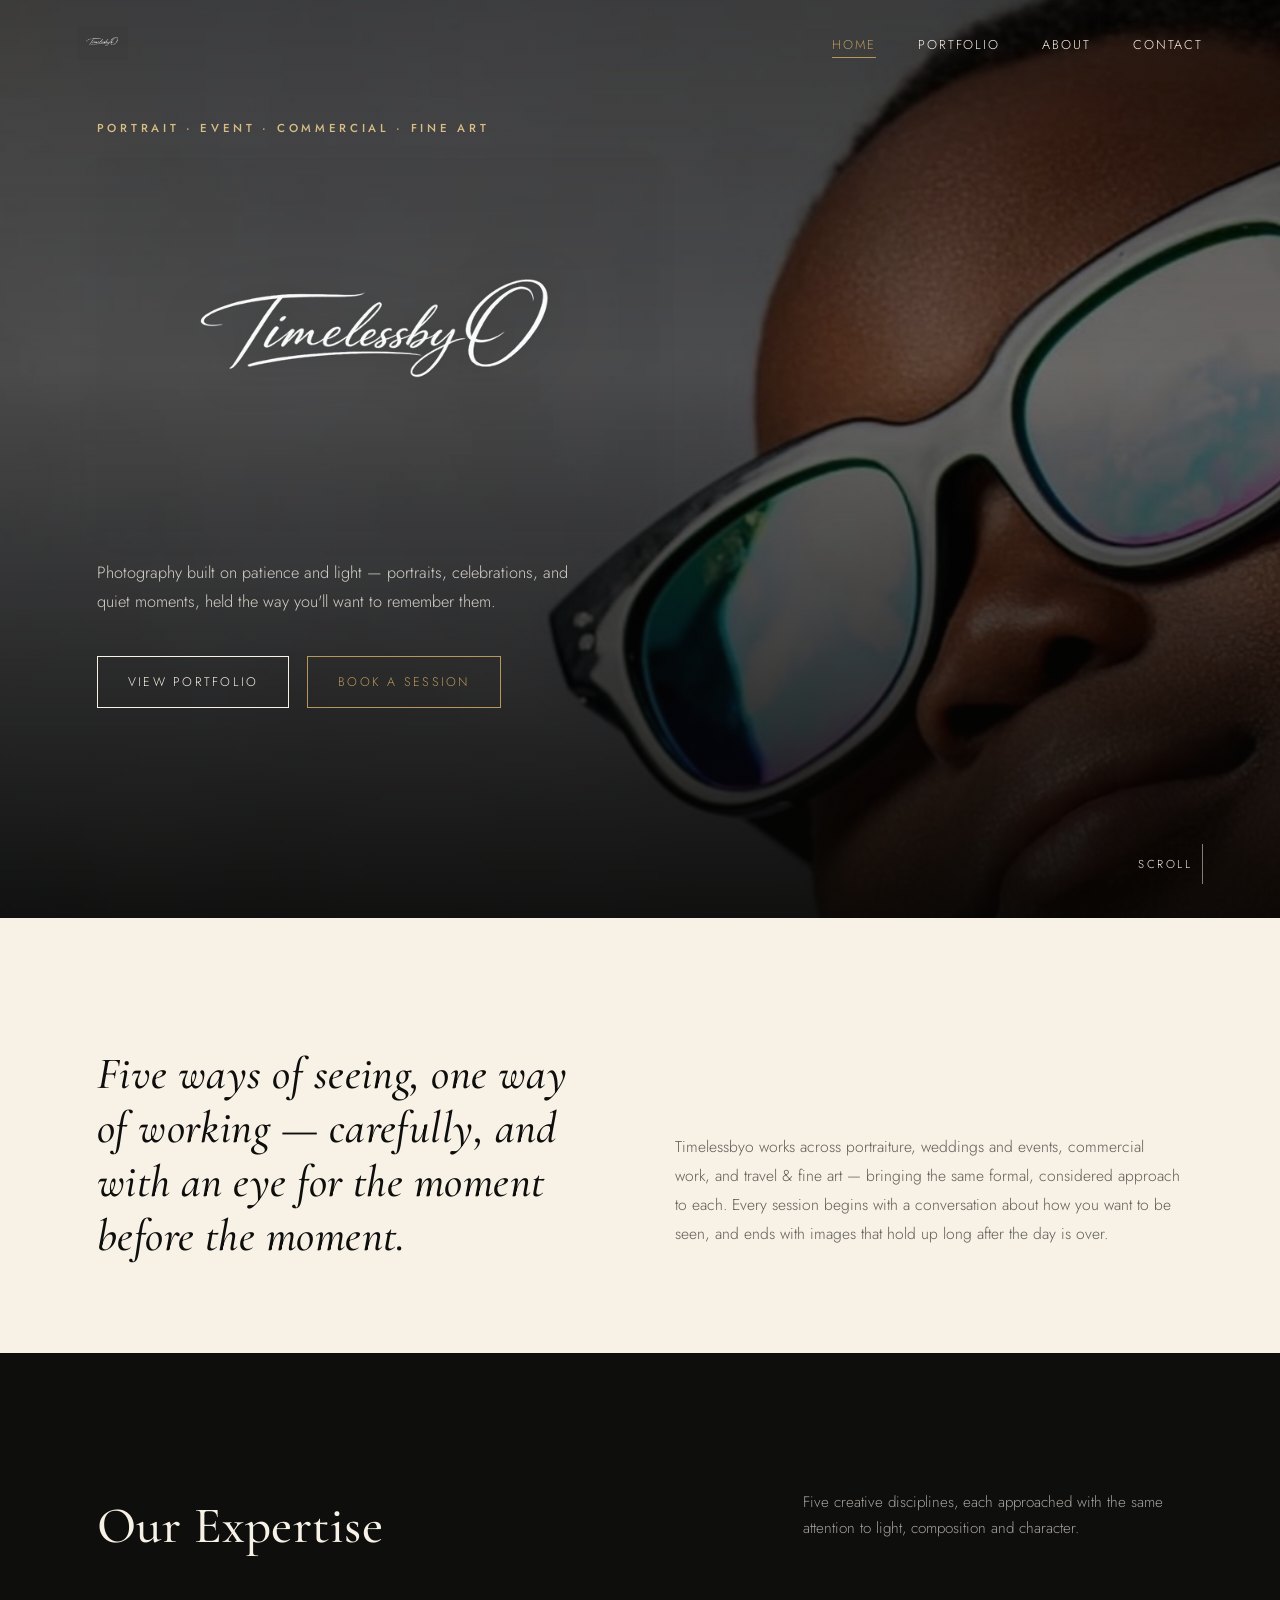
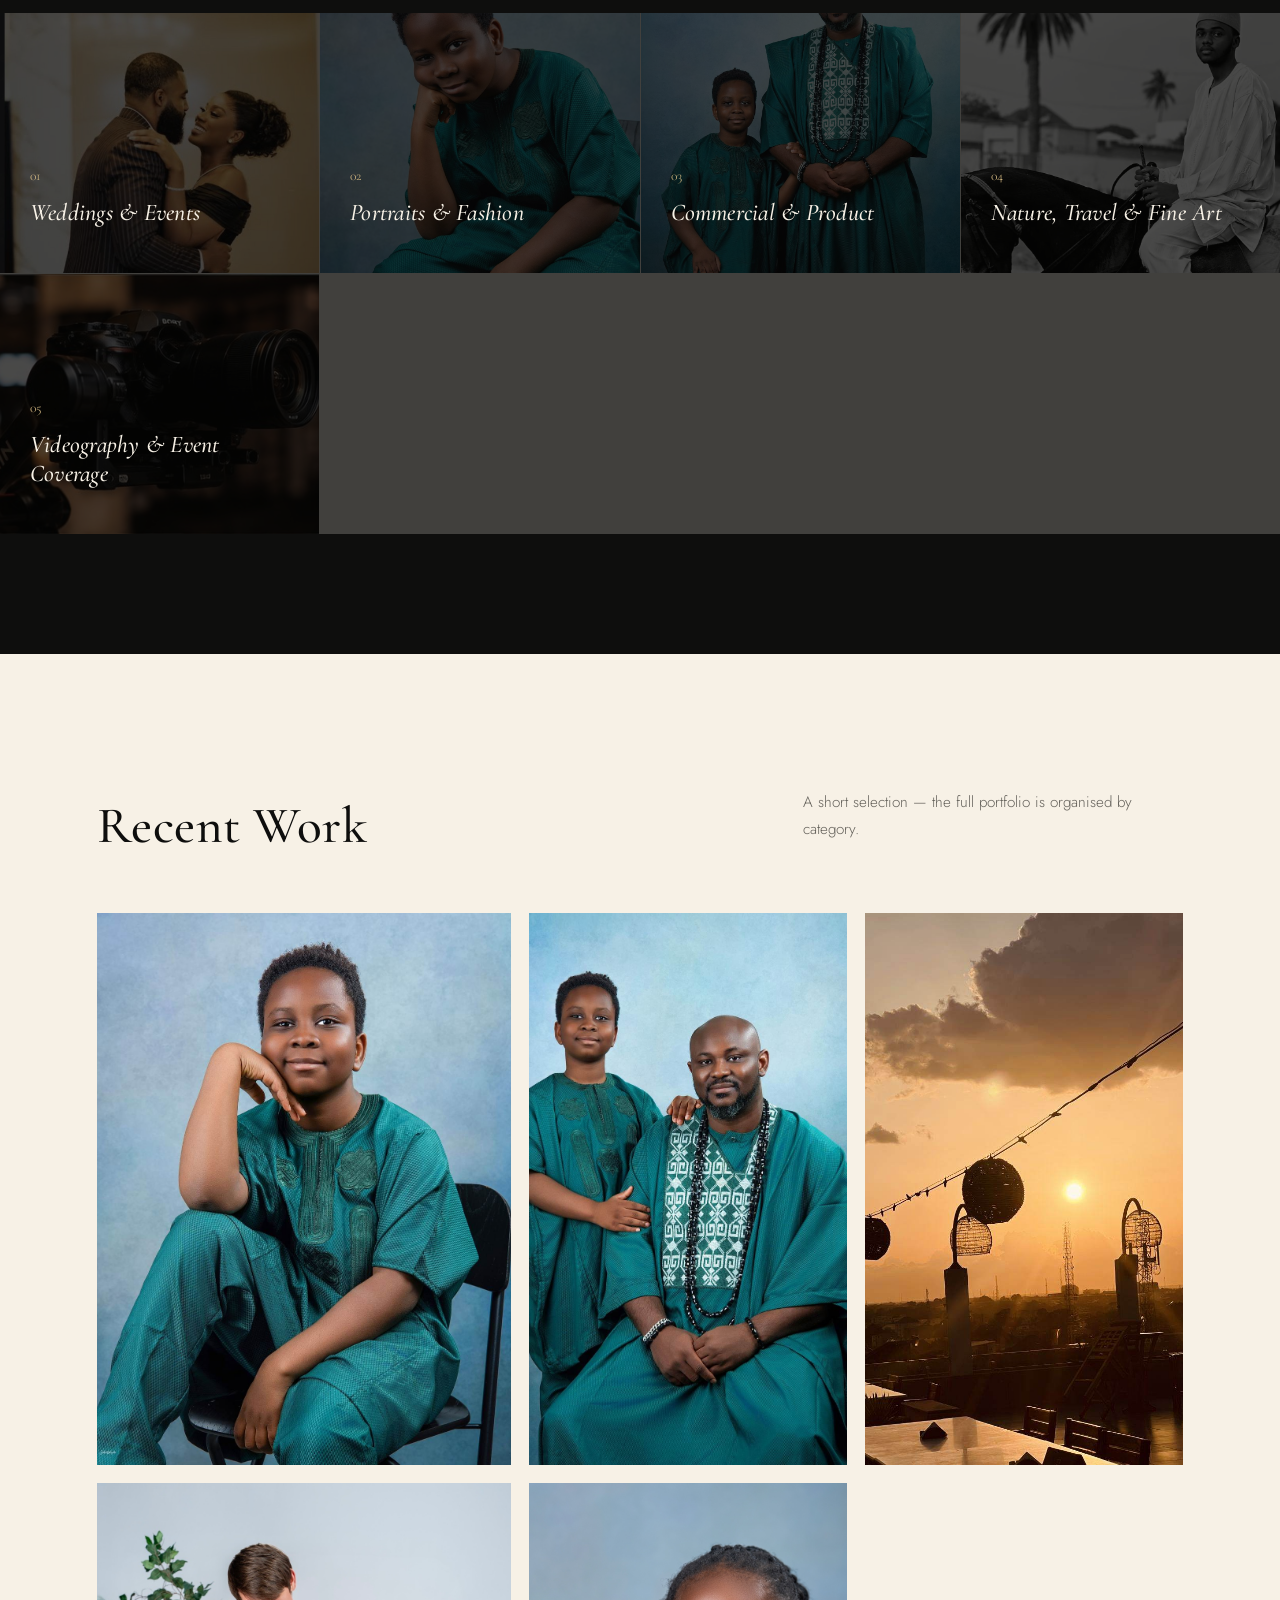
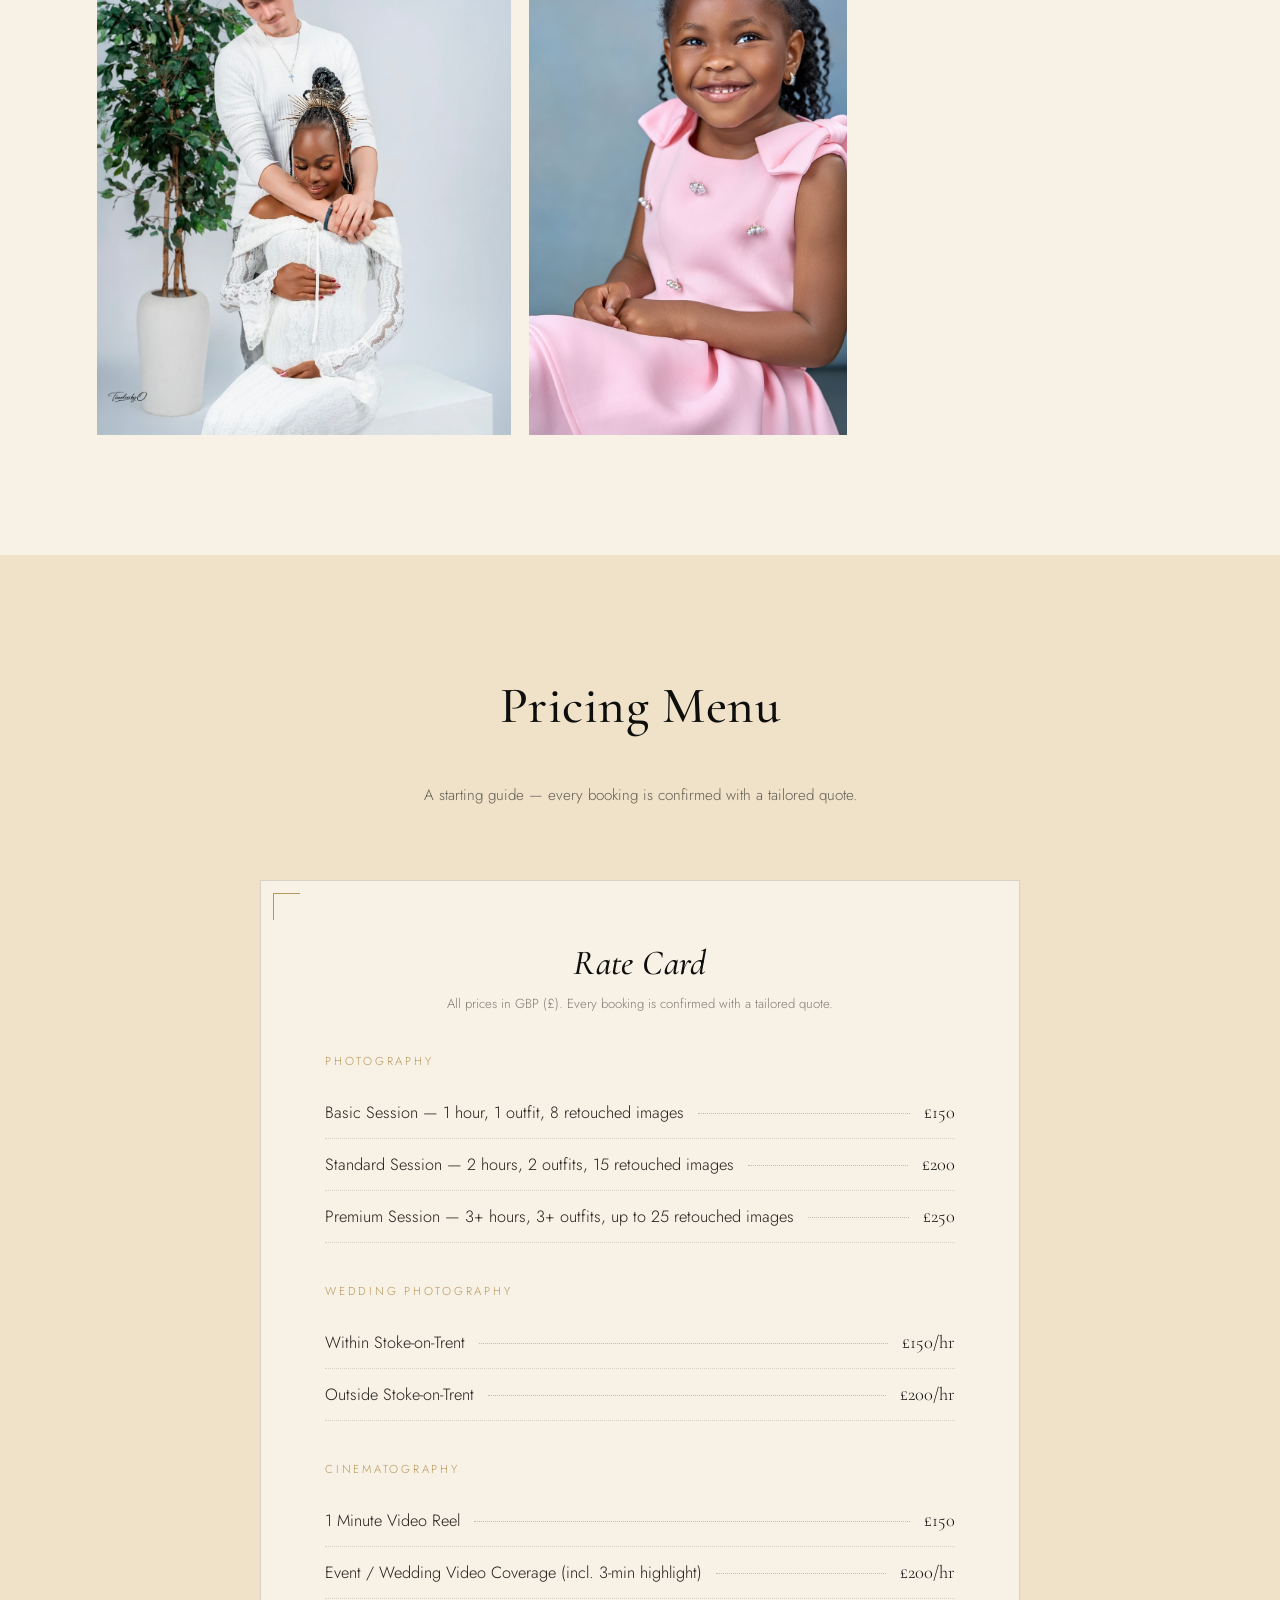
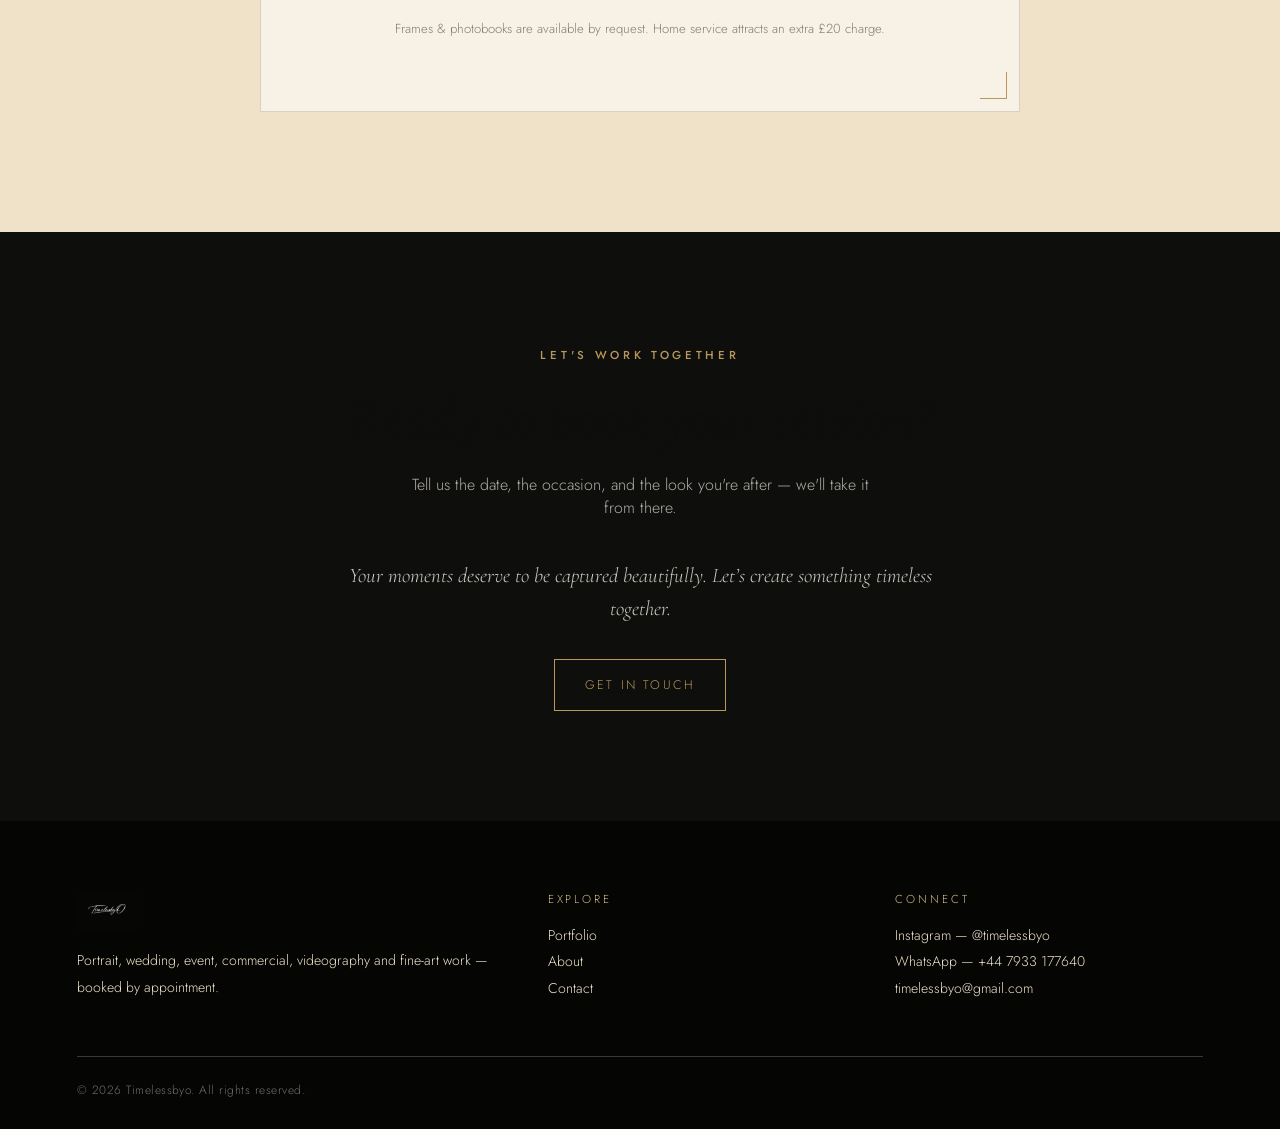
==== Timelessbyo Website/index.html @ 98044f78 "Add files via upload" ====
<!DOCTYPE html>
<html lang="en">
<head>
<meta charset="UTF-8">
<meta name="viewport" content="width=device-width, initial-scale=1.0">
<meta name="theme-color" content="#0e0e0d">
<meta name="referrer" content="strict-origin-when-cross-origin">
<title>Timelessbyo — Photography</title>
<meta name="description" content="Timelessbyo — portrait, event, commercial and fine-art photography.">
<meta property="og:type" content="website">
<meta property="og:title" content="Timelessbyo — Photography">
<meta property="og:description" content="Timeless portrait, wedding, event, commercial, travel, fine-art and videography.">
<meta property="og:image" content="images/portrait-1.jpg">
<meta property="og:image:alt" content="Timelessbyo photography">
<meta name="twitter:card" content="summary_large_image">
<meta name="twitter:title" content="Timelessbyo — Photography">
<meta name="twitter:description" content="Timeless portrait, wedding, event, commercial, travel, fine-art and videography.">
<meta name="twitter:image" content="images/portrait-1.jpg">
<link rel="icon" type="image/png" href="favicon.png">
<link rel="stylesheet" href="style.css">
<style>
  .hero {
    position: relative;
    min-height: 100vh;
    display: flex;
    align-items: flex-end;
    overflow: hidden;
    background: var(--pine);
  }
  .hero-bg {
    position: absolute; inset: 0;
    background-image: url('images/portrait-1.jpg');
    background-size: cover;
    background-position: 50% 22%;
    transform: scale(1.08);
    filter: brightness(0.55) saturate(1.05);
    animation: heroin 2.2s ease forwards;
  }
  @keyframes heroin { from { transform: scale(1.15); filter: brightness(0.3) saturate(1.05);} to { transform: scale(1.08); filter: brightness(0.55) saturate(1.05);} }
  .hero-veil {
    position: absolute; inset: 0;
    background: linear-gradient(180deg, rgba(5,5,4,0.35) 0%, rgba(5,5,4,0.15) 40%, rgba(5,5,4,0.85) 100%);
  }
  .hero-content {
    position: relative;
    z-index: 2;
    padding: 0 6vw 90px;
    max-width: var(--max);
    margin: 0 auto;
    width: 100%;
    color: var(--ivory);
  }
  .hero-content .eyebrow { color: var(--gold-soft); margin-bottom: 22px; display: block; opacity: 0; animation: fadeup 1s ease 0.5s forwards; }
  .hero-logo {
    width: min(560px, 78vw);
    opacity: 0;
    animation: fadeup 1.1s ease 0.7s forwards;
    filter: drop-shadow(0 6px 18px rgba(0,0,0,0.25));
  }
  .hero-sub {
    margin-top: 26px;
    max-width: 480px;
    font-size: 1.02rem;
    line-height: 1.8;
    color: rgba(247,241,230,0.82);
    opacity: 0;
    animation: fadeup 1.1s ease 0.95s forwards;
  }
  .hero-actions { margin-top: 40px; display: flex; gap: 18px; flex-wrap: wrap; opacity: 0; animation: fadeup 1.1s ease 1.15s forwards; }
  @keyframes fadeup { from { opacity: 0; transform: translateY(18px);} to { opacity: 1; transform: translateY(0);} }
  .scroll-cue {
    position: absolute; bottom: 34px; right: 6vw; z-index: 2;
    display: flex; align-items: center; gap: 10px;
    color: var(--ivory); font-size: 0.72rem; letter-spacing: 0.22em; text-transform: uppercase;
    opacity: 0; animation: fadeup 1s ease 1.4s forwards;
  }
  .scroll-cue .stem { width: 1px; height: 40px; background: rgba(247,241,230,0.5); position: relative; overflow: hidden; }
  .scroll-cue .stem::after { content:''; position:absolute; top:-40px; left:0; width:100%; height:40px; background: var(--gold); animation: stemrun 2.2s ease-in-out infinite; }
  @keyframes stemrun { 0% { top: -40px; } 100% { top: 40px; } }

  /* Intro strip */
  .intro { padding: 130px 0 90px; }
  .intro-grid { display: grid; grid-template-columns: 1fr 1fr; gap: 70px; align-items: end; }
  .intro-grid h2 { font-size: clamp(2rem, 3.6vw, 2.8rem); line-height: 1.2; font-style: italic; }
  .intro-grid p { font-size: 0.98rem; line-height: 1.85; color: rgba(33,31,26,0.7); margin-top: 22px;}
  @media (max-width: 820px) { .intro-grid { grid-template-columns: 1fr; gap: 30px; } }

  /* Categories */
  .categories { background: var(--pine); color: var(--ivory); }
  .categories .section-head h2, .categories .section-head p { color: var(--ivory); }
  .categories .section-head p { color: rgba(247,241,230,0.65); }
  .cat-grid { display: grid; grid-template-columns: repeat(4, 1fr); gap: 1px; background: var(--line-light); }
  .cat-card { background: var(--pine-deep); padding: 46px 30px; position: relative; overflow: hidden; min-height: 260px; display: flex; flex-direction: column; justify-content: flex-end; }
  .cat-card img { position: absolute; inset: 0; width: 100%; height: 100%; object-fit: cover; opacity: 0.28; transition: opacity 0.5s ease, transform 0.6s ease; }
  .cat-card:hover img { opacity: 0.55; transform: scale(1.06); }
  .cat-card .num { font-family: 'Cormorant Garamond', serif; font-size: 0.85rem; color: var(--gold-soft); position: relative; z-index: 1; }
  .cat-card h3 { position: relative; z-index: 1; margin-top: 14px; font-size: 1.5rem; color: var(--ivory); font-style: italic; }
  @media (max-width: 900px) { .cat-grid { grid-template-columns: 1fr 1fr; } }
  @media (max-width: 560px) { .cat-grid { grid-template-columns: 1fr; } }

  /* Featured */
  .feature-strip { display: grid; grid-template-columns: 1.3fr 1fr 1fr; gap: 18px; }
  .feature-strip figure { margin: 0; overflow: hidden; }
  .feature-strip img { width: 100%; height: 100%; object-fit: cover; aspect-ratio: 3/4; transition: transform 0.8s ease; }
  .feature-strip figure:hover img { transform: scale(1.05); }
  .feature-strip .tall { aspect-ratio: auto; height: 100%; }
  @media (max-width: 820px) { .feature-strip { grid-template-columns: 1fr 1fr; } .feature-strip figure:first-child { grid-column: 1 / -1; } }

  /* Pricing */
  .pricing { background: var(--ivory-dim); }
  .price-card {
    background: var(--ivory);
    border: 1px solid var(--line);
    max-width: 760px;
    margin: 0 auto;
    padding: 60px clamp(24px, 5vw, 70px);
    position: relative;
  }
  .price-card::before, .price-card::after {
    content: '';
    position: absolute; width: 26px; height: 26px;
    border-color: var(--gold); border-style: solid;
  }
  .price-card::before { top: 12px; left: 12px; border-width: 1px 0 0 1px; }
  .price-card::after { bottom: 12px; right: 12px; border-width: 0 1px 1px 0; }
  .price-card h3 { text-align: center; font-size: 2.2rem; font-style: italic; }
  .price-card .price-note { text-align: center; font-size: 0.82rem; color: rgba(33,31,26,0.55); margin-top: 10px; }
  .price-group { margin-top: 40px; }
  .price-group-label { font-size: 0.72rem; letter-spacing: 0.24em; text-transform: uppercase; color: var(--gold); margin-bottom: 18px; display: block; }
  .price-row {
    display: flex; align-items: baseline; gap: 14px;
    padding: 14px 0;
    border-bottom: 1px dotted var(--line);
  }
  .price-row .item-name { font-size: 1.02rem; }
  .price-row .dots { flex: 1; border-bottom: 1px dotted rgba(33,31,26,0.25); transform: translateY(-4px); }
  .price-row .item-amt { font-family: 'Cormorant Garamond', serif; font-size: 1.15rem; color: var(--pine); white-space: nowrap; }

  /* CTA band */
  .cta-band {
    background: var(--pine);
    color: var(--ivory);
    text-align: center;
    padding: 110px 0;
  }
  .cta-band h2 { font-size: clamp(2.2rem, 5vw, 3.6rem); font-style: italic; }
  .cta-band p { margin: 20px auto 40px; max-width: 480px; color: rgba(247,241,230,0.7); }
</style>
</head>
<body>
<header class="site-header">
  <a href="index.html" class="brand">
    <img src="images/logo-light.png" alt="Timelessbyo" class="brand-logo brand-logo-light" loading="lazy" decoding="async" draggable="false">
    <img src="images/logo-dark.png" alt="Timelessbyo" class="brand-logo brand-logo-dark" loading="lazy" decoding="async" draggable="false">
  </a>
  <nav>
    <ul class="nav-links">
      <li><a href="index.html" class="active">Home</a></li>
      <li><a href="portfolio.html">Portfolio</a></li>
      <li><a href="about.html">About</a></li>
      <li><a href="contact.html">Contact</a></li>
    </ul>
  </nav>
  <button class="nav-toggle" aria-label="Toggle menu" aria-expanded="false"><span></span></button>
</header>

<main id="main">

  <section class="hero">
    <div class="hero-bg" aria-hidden="true"></div>
    <div class="hero-rotation" aria-hidden="true" data-images="images/lazy-portrait.jpg|images/lazy-billiards.jpg|images/wedding-1.jpg|images/rotation-camera.jpg|images/rotation-banquet.jpg|images/rotation-woman-camera.jpg"></div>
    <div class="hero-veil"></div>
    <div class="hero-content">
      <span class="eyebrow">Portrait · Event · Commercial · Fine Art</span>
      <img src="images/logo-light.png" alt="Timelessbyo" class="hero-logo" loading="lazy" decoding="async" draggable="false">
      <p class="hero-sub">Photography built on patience and light — portraits, celebrations, and quiet moments, held the way you'll want to remember them.</p>
      <div class="hero-actions">
        <a href="portfolio.html" class="btn btn-light">View Portfolio</a>
        <a href="contact.html" class="btn btn-gold">Book a Session</a>
      </div>
    </div>
    <div class="scroll-cue"><span>Scroll</span><span class="stem"></span></div>
  </section>

  <section class="intro">
    <div class="wrap intro-grid reveal">
      <h2>Five ways of seeing, one way of working — carefully, and with an eye for the moment before the moment.</h2>
      <p>Timelessbyo works across portraiture, weddings and events, commercial work, and travel &amp; fine art — bringing the same formal, considered approach to each. Every session begins with a conversation about how you want to be seen, and ends with images that hold up long after the day is over.</p>
    </div>
  </section>

  <section class="categories">
    <div class="wrap">
      <div class="section-head reveal">
        <h2>Our Expertise</h2>
        <p>Five creative disciplines, each approached with the same attention to light, composition and character.</p>
      </div>
    </div>
    <div class="cat-grid reveal">
      <a class="cat-card" href="portfolio.html#weddings">
        <img src="images/couple-1.jpg" alt="" loading="lazy" decoding="async" draggable="false">
        <span class="num">01</span>
        <h3>Weddings &amp; Events</h3>
      </a>
      <a class="cat-card" href="portfolio.html#portraits">
        <img src="images/portrait-2.jpg" alt="" loading="lazy" decoding="async" draggable="false">
        <span class="num">02</span>
        <h3>Portraits &amp; Fashion</h3>
      </a>
      <a class="cat-card" href="portfolio.html#commercial">
        <img src="images/family-2.jpg" alt="" loading="lazy" decoding="async" draggable="false">
        <span class="num">03</span>
        <h3>Commercial &amp; Product</h3>
      </a>
      <a class="cat-card" href="portfolio.html#travel">
        <img src="images/horse-1.jpg" alt="" loading="lazy" decoding="async" draggable="false">
        <span class="num">04</span>
        <h3>Nature, Travel &amp; Fine Art</h3>
      </a>
      <a class="cat-card" href="https://instagram.com/timelessbyo" target="_blank" rel="noopener noreferrer">
        <img src="images/rotation-camera.jpg" alt="Camera ready for videography and event coverage" loading="lazy" decoding="async" draggable="false">
        <span class="num">05</span>
        <h3>Videography &amp; Event Coverage</h3>
      </a>
    </div>
  </section>

  <section>
    <div class="wrap">
      <div class="section-head reveal">
        <h2>Recent Work</h2>
        <p>A short selection — the full portfolio is organised by category.</p>
      </div>
      <div class="feature-strip reveal">
        <figure class="tall"><img src="images/portrait-1.jpg" alt="Studio portrait in traditional attire" loading="lazy" decoding="async" draggable="false"></figure>
        <figure><img src="images/family-1.jpg" alt="Studio portrait, close detail" loading="lazy" decoding="async" draggable="false"></figure>
        <figure><img src="images/sunset-1.jpg" alt="Rooftop at golden hour" loading="lazy" decoding="async" draggable="false"></figure>
        <figure><img src="images/recent-work-1.jpg" alt="Wedding portrait session" loading="lazy" decoding="async" draggable="false"></figure>
        <figure><img src="images/recent-work-2.jpg" alt="Children's portrait session" loading="lazy" decoding="async" draggable="false"></figure>
      </div>
    </div>
  </section>

  <section class="pricing" id="pricing">
    <div class="wrap">
      <div class="section-head reveal" style="justify-content:center; text-align:center; flex-direction:column; align-items:center;">
        <h2>Pricing Menu</h2>
        <p style="max-width:520px;">A starting guide — every booking is confirmed with a tailored quote.</p>
      </div>

      <div class="price-card reveal" id="priceCard">
        <h3>Rate Card</h3>
        <p class="price-note">All prices in GBP (£). Every booking is confirmed with a tailored quote.</p>

        <div class="price-group">
          <span class="price-group-label">Photography</span>
          <div class="price-row"><span class="item-name">Basic Session — 1 hour, 1 outfit, 8 retouched images</span><span class="dots"></span><span class="item-amt">£150</span></div>
          <div class="price-row"><span class="item-name">Standard Session — 2 hours, 2 outfits, 15 retouched images</span><span class="dots"></span><span class="item-amt">£200</span></div>
          <div class="price-row"><span class="item-name">Premium Session — 3+ hours, 3+ outfits, up to 25 retouched images</span><span class="dots"></span><span class="item-amt">£250</span></div>
        </div>

        <div class="price-group">
          <span class="price-group-label">Wedding Photography</span>
          <div class="price-row"><span class="item-name">Within Stoke-on-Trent</span><span class="dots"></span><span class="item-amt">£150/hr</span></div>
          <div class="price-row"><span class="item-name">Outside Stoke-on-Trent</span><span class="dots"></span><span class="item-amt">£200/hr</span></div>
        </div>

        <div class="price-group">
          <span class="price-group-label">Cinematography</span>
          <div class="price-row"><span class="item-name">1 Minute Video Reel</span><span class="dots"></span><span class="item-amt">£150</span></div>
          <div class="price-row"><span class="item-name">Event / Wedding Video Coverage (incl. 3-min highlight)</span><span class="dots"></span><span class="item-amt">£200/hr</span></div>
        </div>

        <p class="price-note" style="margin-top:20px;">Frames &amp; photobooks are available by request. Home service attracts an extra £20 charge.</p>
      </div>
    </div>
  </section>

  <section class="cta-band reveal">
    <div class="wrap">
      <span class="eyebrow">Let's work together</span>
      <h2 style="margin-top:18px;">Ready to book your session?</h2>
      <p>Tell us the date, the occasion, and the look you're after — we'll take it from there.</p>
      <p class="closing-quote"><em>Your moments deserve to be captured beautifully. Let’s create something timeless together.</em></p>
      <a href="contact.html" class="btn btn-gold">Get in Touch</a>
    </div>
  </section>

</main>

<footer class="site-footer">
  <div class="footer-grid">
    <div>
      <img src="images/logo-light.png" alt="Timelessbyo" class="footer-logo" loading="lazy" decoding="async" draggable="false">
      <p>Portrait, wedding, event, commercial, videography and fine-art work — booked by appointment.</p>
    </div>
    <div>
      <span class="footer-cols-title">Explore</span>
      <p><a href="portfolio.html">Portfolio</a><br><a href="about.html">About</a><br><a href="contact.html">Contact</a></p>
    </div>
    <div>
      <span class="footer-cols-title">Connect</span>
      <p><a href="https://instagram.com/timelessbyo" target="_blank" rel="noopener">Instagram — @timelessbyo</a><br><a href="https://wa.me/447933177640" target="_blank" rel="noopener">WhatsApp — +44 7933 177640</a><br><a href="mailto:timelessbyo@gmail.com">timelessbyo@gmail.com</a></p>
    </div>
  </div>
  <div class="footer-bottom">
    <span>&copy; <span id="year"></span> Timelessbyo. All rights reserved.</span>
  </div>
</footer>

<script src="script.js"></script>
<script src="protect.js"></script>

</body>
</html>
---- Timelessbyo Website/style.css ----
@import url('https://fonts.googleapis.com/css2?family=Cormorant+Garamond:ital,wght@0,400;0,500;0,600;1,400&family=Jost:wght@300;400;500;600&display=swap');

:root {
  --pine: #0e0e0d;
  --pine-deep: #050504;
  --ivory: #f7f1e6;
  --ivory-dim: #efe2c9;
  --gold: #b8975a;
  --gold-soft: #d8bd85;
  --silver: #d7d2c4;
  --grey: #948d7d;
  --charcoal: #211f1a;
  --line: rgba(14, 14, 13, 0.14);
  --line-light: rgba(247, 241, 230, 0.22);
  --max: 1240px;
}

* { box-sizing: border-box; }
html { scroll-behavior: smooth; }

body {
  margin: 0;
  background: var(--ivory);
  color: var(--charcoal);
  font-family: 'Jost', sans-serif;
  font-weight: 300;
  -webkit-font-smoothing: antialiased;
}

h1, h2, h3, h4, .display {
  font-family: 'Cormorant Garamond', serif;
  font-weight: 500;
  color: var(--pine);
  margin: 0;
  letter-spacing: 0.01em;
}

a { color: inherit; text-decoration: none; }
img { max-width: 100%; display: block; }

.eyebrow {
  font-family: 'Jost', sans-serif;
  font-size: 0.72rem;
  letter-spacing: 0.32em;
  text-transform: uppercase;
  color: var(--gold);
  font-weight: 500;
}

.wrap {
  max-width: var(--max);
  margin: 0 auto;
  padding: 0 6vw;
}

/* Skip link / focus */
a:focus-visible, button:focus-visible, input:focus-visible, textarea:focus-visible, select:focus-visible {
  outline: 2px solid var(--gold);
  outline-offset: 3px;
}
/* ---------- Header ---------- */
.site-header {
  position: fixed;
  top: 0; left: 0; right: 0;
  z-index: 500;
  display: flex;
  align-items: center;
  justify-content: space-between;
  padding: 26px 6vw;
  mix-blend-mode: normal;
  transition: background 0.4s ease, padding 0.4s ease, box-shadow 0.4s ease;
}
.site-header.solid {
  background: rgba(247, 241, 230, 0.92);
  backdrop-filter: blur(10px);
  padding: 16px 6vw;
  box-shadow: 0 1px 0 var(--line);
}
.brand {
  display: flex;
  align-items: center;
}
.brand-logo {
  height: 34px;
  width: auto;
  transition: opacity 0.3s ease;
}
.brand-logo-dark { display: none; }
.site-header.solid .brand-logo-light,
.page-header .brand-logo-light { display: none; }
.site-header.solid .brand-logo-dark,
.page-header .brand-logo-dark { display: block; }
.footer-logo { height: 40px; width: auto; margin-bottom: 16px; }

.nav-links {
  display: flex;
  gap: 42px;
  list-style: none;
  margin: 0; padding: 0;
}
.nav-links a {
  font-size: 0.8rem;
  letter-spacing: 0.15em;
  text-transform: uppercase;
  color: var(--ivory);
  position: relative;
  padding-bottom: 4px;
}
.site-header.solid .nav-links a,
.page-header .nav-links a { color: var(--pine); }
.nav-links a::after {
  content: '';
  position: absolute;
  left: 0; bottom: 0;
  width: 0; height: 1px;
  background: var(--gold);
  transition: width 0.3s ease;
}
.nav-links a:hover::after, .nav-links a.active::after { width: 100%; }
.nav-links a.active { color: var(--gold); }
.site-header.solid .nav-links a.active { color: var(--gold); }

.nav-toggle {
  display: none;
  background: none;
  border: none;
  cursor: pointer;
  width: 32px; height: 22px;
  position: relative;
}
.nav-toggle span, .nav-toggle span::before, .nav-toggle span::after {
  content: '';
  position: absolute;
  left: 0; right: 0;
  height: 1px;
  background: var(--ivory);
  transition: 0.3s;
}
.site-header.solid .nav-toggle span,
.site-header.solid .nav-toggle span::before,
.site-header.solid .nav-toggle span::after,
.page-header .nav-toggle span,
.page-header .nav-toggle span::before,
.page-header .nav-toggle span::after { background: var(--pine); }
.nav-toggle span { top: 10px; }
.nav-toggle span::before { top: -8px; }
.nav-toggle span::after { top: 8px; }

/* Pages that aren't full-bleed hero (portfolio/about/contact) get a solid header baseline */
.page-header { background: var(--ivory); box-shadow: 0 1px 0 var(--line); }
.page-header .brand { color: var(--pine); }

@media (max-width: 860px) {
  .nav-links {
    position: fixed;
    top: 0; right: 0;
    height: 100vh;
    width: min(78vw, 340px);
    background: var(--pine);
    flex-direction: column;
    justify-content: center;
    gap: 30px;
    padding: 0 12vw;
    transform: translateX(100%);
    transition: transform 0.45s cubic-bezier(.77,0,.18,1);
  }
  .nav-links.open { transform: translateX(0); }
  .nav-links a, .site-header.solid .nav-links a, .page-header .nav-links a { color: var(--ivory); font-size: 1rem; }
  .nav-toggle { display: block; z-index: 600; }
  .nav-toggle.open span { background: transparent; }
  .nav-toggle.open span::before { transform: rotate(45deg); top: 0; background: var(--ivory); }
  .nav-toggle.open span::after { transform: rotate(-45deg); top: 0; background: var(--ivory); }
}

/* ---------- Footer ---------- */
.site-footer {
  background: var(--pine-deep);
  color: var(--ivory-dim);
  padding: 70px 6vw 30px;
}
.footer-grid {
  max-width: var(--max);
  margin: 0 auto;
  display: grid;
  grid-template-columns: 1.4fr 1fr 1fr;
  gap: 40px;
  padding-bottom: 40px;
  border-bottom: 1px solid var(--line-light);
}
.footer-grid h4 {
  color: var(--ivory);
  font-size: 1.4rem;
  margin-bottom: 14px;
}
.footer-grid p, .footer-grid a { font-size: 0.88rem; line-height: 1.9; color: var(--ivory-dim); }
.footer-cols-title {
  font-size: 0.72rem;
  letter-spacing: 0.25em;
  text-transform: uppercase;
  color: var(--gold-soft);
  margin-bottom: 14px;
  display: block;
}
.footer-bottom {
  max-width: var(--max);
  margin: 24px auto 0;
  display: flex;
  justify-content: space-between;
  font-size: 0.75rem;
  color: rgba(247,241,230,0.45);
  letter-spacing: 0.04em;
}
@media (max-width: 720px) {
  .footer-grid { grid-template-columns: 1fr; }
  .footer-bottom { flex-direction: column; gap: 8px; }
}

/* ---------- Buttons ---------- */
.btn {
  display: inline-flex;
  align-items: center;
  gap: 10px;
  font-size: 0.78rem;
  letter-spacing: 0.18em;
  text-transform: uppercase;
  padding: 16px 30px;
  border: 1px solid currentColor;
  transition: background 0.35s ease, color 0.35s ease;
  cursor: pointer;
  background: none;
}
.btn-light { color: var(--ivory); }
.btn-light:hover { background: var(--ivory); color: var(--pine); }
.btn-dark { color: var(--pine); }
.btn-dark:hover { background: var(--pine); color: var(--ivory); }
.btn-gold { color: var(--gold); border-color: var(--gold); }
.btn-gold:hover { background: var(--gold); color: var(--pine-deep); }

/* ---------- Section rhythm ---------- */
section { padding: 120px 0; }
@media (max-width: 720px) { section { padding: 80px 0; } }

.section-head {
  display: flex;
  align-items: flex-end;
  justify-content: space-between;
  gap: 30px;
  margin-bottom: 56px;
  flex-wrap: wrap;
}
.section-head h2 { font-size: clamp(2.2rem, 4vw, 3.2rem); }
.section-head p { max-width: 380px; font-size: 0.95rem; line-height: 1.75; color: rgba(33,31,26,0.68); }

/* reveal on scroll */
.reveal { opacity: 0; transform: translateY(28px); transition: opacity 0.9s ease, transform 0.9s ease; }
.reveal.in { opacity: 1; transform: translateY(0); }

@media (prefers-reduced-motion: reduce) {
  .reveal { opacity: 1; transform: none; transition: none; }
  html { scroll-behavior: auto; }
}

/* ---------- Content protection ---------- */
/* Discourage casual copying/dragging while keeping form controls usable. */
img,
.gallery figure,
.hero-bg,
.cat-card img,
.feature-strip img,
.hero-logo {
  -webkit-user-drag: none;
}
img {
  user-select: none;
  -webkit-user-select: none;
  -webkit-touch-callout: none;
}
body.copy-protected {
  user-select: none;
  -webkit-user-select: none;
}
input, textarea, select, button, a {
  user-select: auto;
  -webkit-user-select: auto;
}


/* ---------- Final polish / resilience ---------- */
img { background: rgba(33,31,26,0.035); }
.closing-quote {
  margin: 28px auto 34px !important;
  max-width: 620px !important;
  font-family: 'Cormorant Garamond', serif;
  font-size: clamp(1.05rem, 2vw, 1.3rem) !important;
  line-height: 1.6 !important;
  color: rgba(247,241,230,0.82) !important;
}

@media (max-width: 720px) {
  .site-header { padding: 20px 5vw; }
  .site-header.solid { padding: 14px 5vw; }
  .brand-logo { height: 30px; }
  .hero { min-height: 92svh; }
  .hero-content { padding: 0 5vw 70px; }
  .hero-logo { width: min(420px, 82vw); }
  .hero-sub { font-size: 0.95rem; line-height: 1.7; margin-top: 20px; }
  .hero-actions { margin-top: 28px; gap: 12px; }
  .hero-actions .btn, .cta-band .btn { width: 100%; justify-content: center; }
  .scroll-cue { display: none; }
  .intro { padding: 78px 0 64px; }
  .intro-grid { gap: 22px; }
  .cat-card { min-height: 230px; padding: 34px 24px; }
  .feature-strip { gap: 10px; }
  .feature-strip figure { min-height: 220px; }
  .feature-strip .tall { height: auto; }
  .price-card { padding: 42px 20px; }
  .price-row { gap: 9px; align-items: flex-start; }
  .price-row .item-name { font-size: 0.92rem; line-height: 1.5; }
  .price-row .dots { margin-top: 0.8em; }
  .price-row .item-amt { font-size: 1.02rem; }
  .cta-band { padding: 82px 0; }
  .closing-quote { margin: 24px auto 28px !important; font-size: 1.05rem !important; }
  .btn { min-height: 48px; padding: 14px 22px; }
}

@media (max-width: 560px) {
  .wrap { padding: 0 5vw; }
  .page-hero { padding: 150px 0 58px; }
  .page-hero p { font-size: 0.93rem; }
  .filters { padding: 16px 0; }
  .filter-list { gap: 9px 18px; }
  .filter-list button { font-size: 0.72rem; min-height: 34px; }
  .gallery { padding: 38px 0 90px; }
  .gallery figure { margin-bottom: 12px; }
  .gallery figcaption { opacity: 1; transform: none; padding: 12px 14px; font-size: 0.7rem; }
  .lightbox { padding: 18px; }
  .lightbox img { max-height: 78vh; }
  .lightbox-close { top: 18px; right: 18px; width: 42px; height: 42px; }
}


/* ---------- Luxury 404 ---------- */
.error-page { background: var(--pine-deep); color: var(--ivory); overflow-x: hidden; }
.error-header { background: rgba(5,5,4,0.18); border-bottom: 1px solid rgba(247,241,230,0.12); box-shadow: none; }
.error-header .nav-links a { color: var(--ivory); }
.error-header .nav-toggle span,.error-header .nav-toggle span::before,.error-header .nav-toggle span::after { background: var(--ivory); }
.error-main,.error-hero { min-height: 100svh; }
.error-hero { position: relative; display: flex; align-items: center; overflow: hidden; isolation: isolate; }
.error-image { position: absolute; inset: 0; z-index: -3; background-image: url('images/wedding-1.jpg'); background-size: cover; background-position: center 42%; transform: scale(1.015); }
.error-overlay { position: absolute; inset: 0; z-index: -2; background: linear-gradient(90deg, rgba(5,5,4,0.82) 0%, rgba(5,5,4,0.58) 46%, rgba(5,5,4,0.34) 100%), linear-gradient(180deg, rgba(5,5,4,0.25), rgba(5,5,4,0.48)); }
.error-content { padding-top: 110px; padding-bottom: 90px; }
.error-content .eyebrow { color: var(--gold-soft); }
.error-content h1 { color: var(--ivory); font-size: clamp(3.2rem, 7vw, 6.5rem); line-height: 0.94; max-width: 780px; margin-top: 18px; letter-spacing: -0.01em; }
.error-content p { max-width: 500px; margin: 28px 0 0; color: rgba(247,241,230,0.78); font-size: 1rem; line-height: 1.85; }
.error-actions { display: flex; gap: 14px; flex-wrap: wrap; margin-top: 38px; }
.error-credit { position: absolute; right: 6vw; bottom: 28px; color: rgba(247,241,230,0.55); font-size: 0.68rem; letter-spacing: 0.22em; text-transform: uppercase; }
@media (max-width: 720px) { .error-header { padding: 20px 5vw; } .error-content { padding-top: 105px; padding-bottom: 80px; } .error-image { background-position: 58% center; } .error-overlay { background: linear-gradient(90deg, rgba(5,5,4,0.84), rgba(5,5,4,0.52)), linear-gradient(180deg, rgba(5,5,4,0.3), rgba(5,5,4,0.62)); } .error-content h1 { font-size: clamp(3rem, 14vw, 4.7rem); max-width: 620px; } .error-content p { font-size: 0.92rem; max-width: 430px; } .error-actions { flex-direction: column; align-items: flex-start; } .error-credit { right: 5vw; bottom: 20px; font-size: 0.58rem; letter-spacing: 0.16em; } }
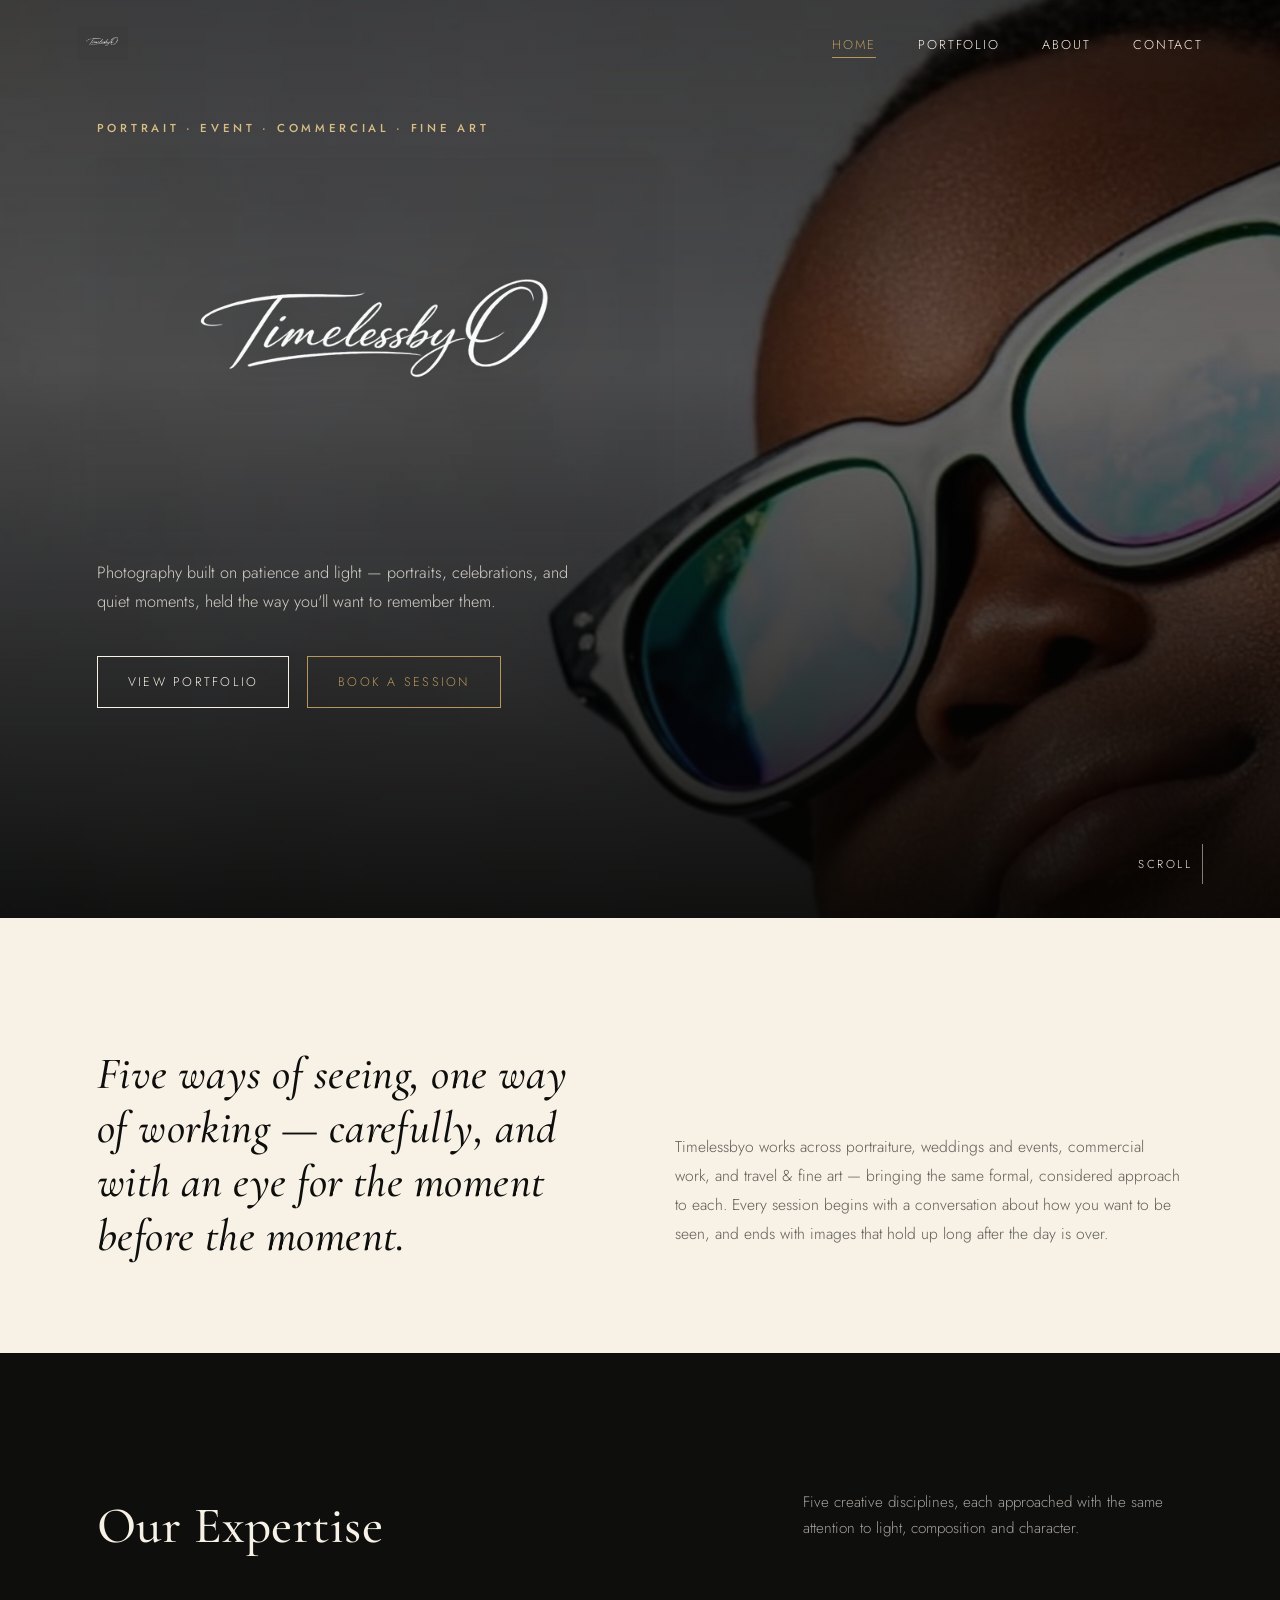
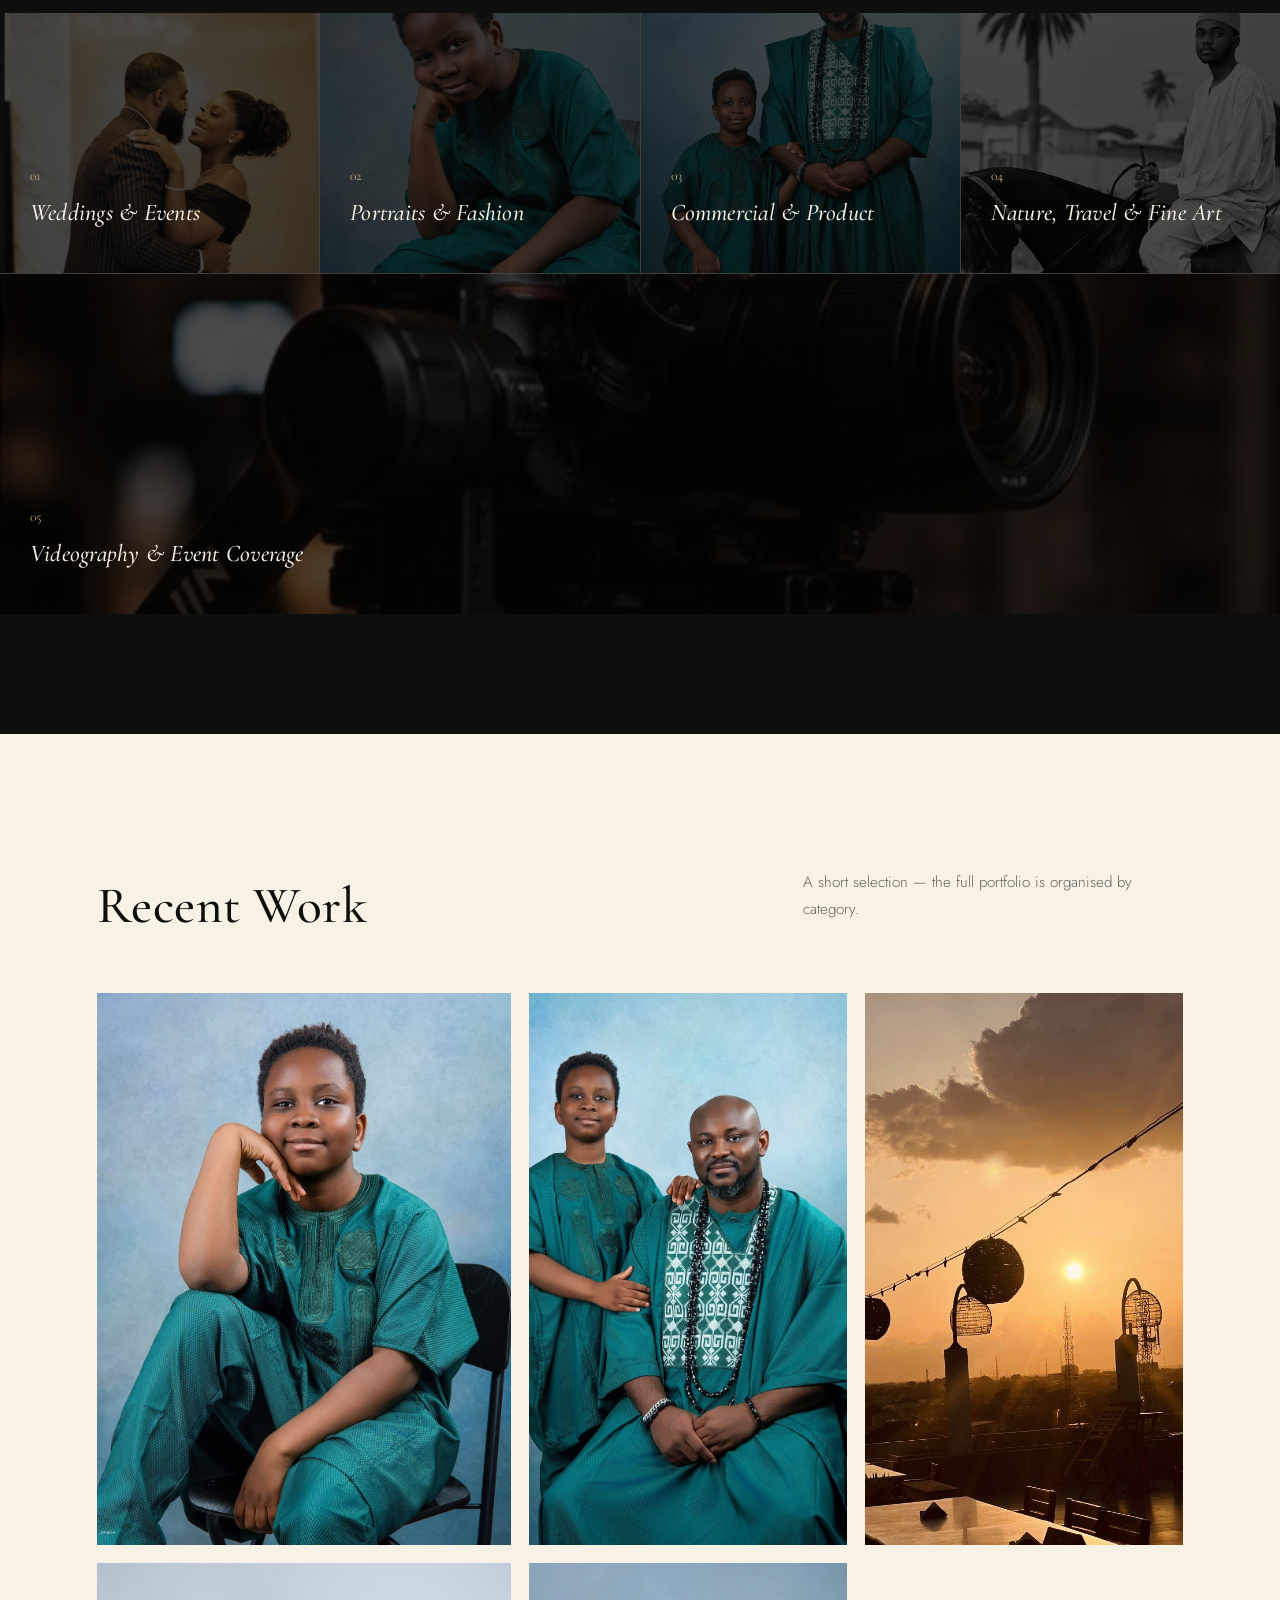
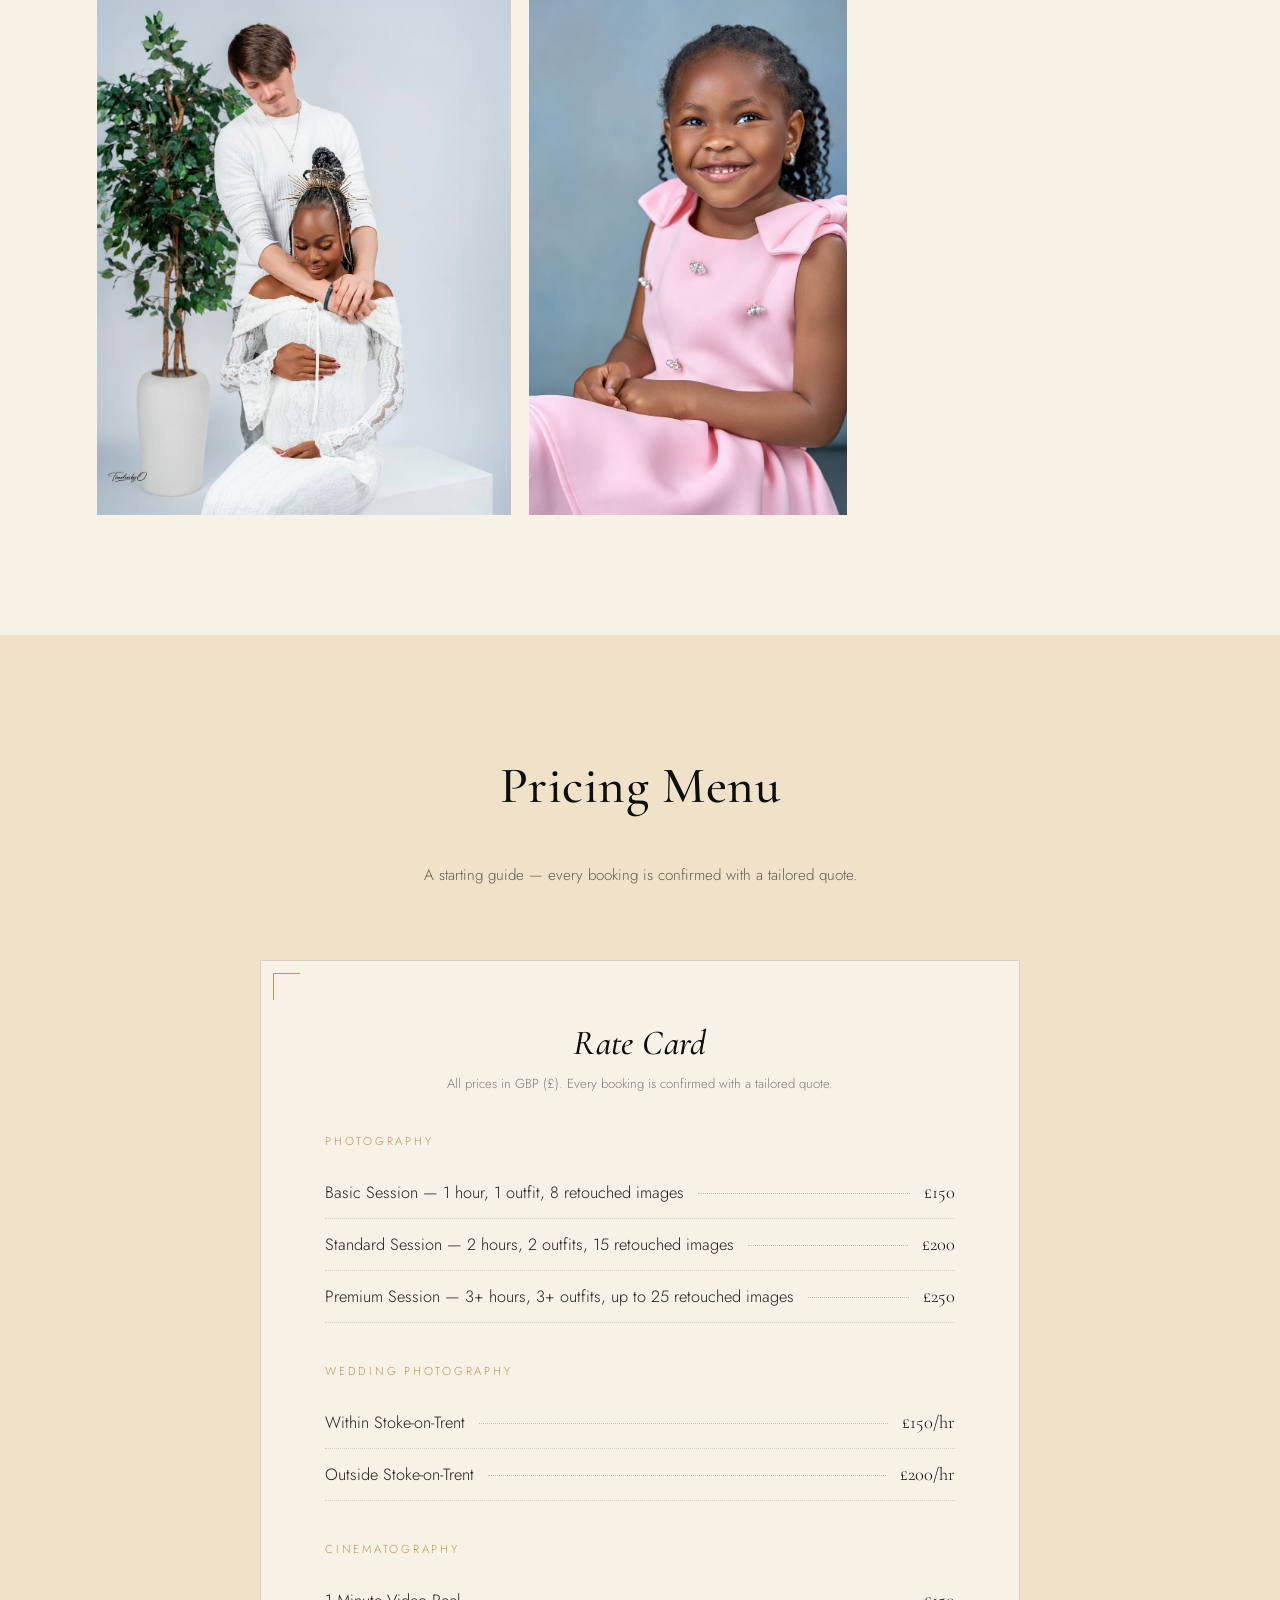
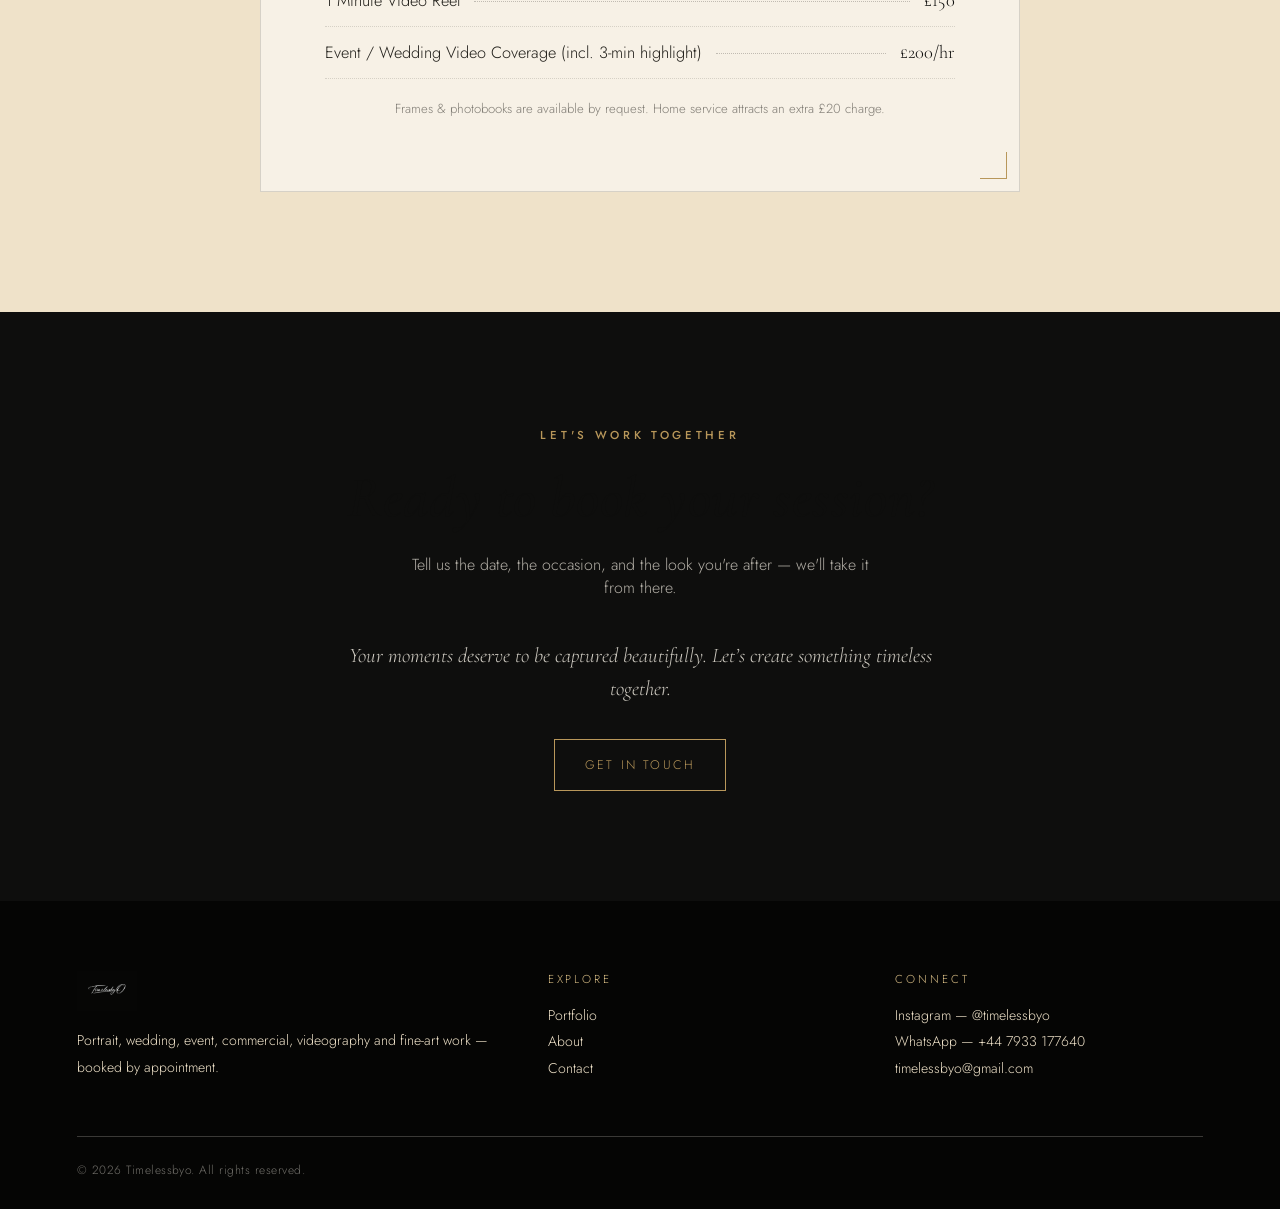
==== commit e72c631b: "Update index.html Made the Videography tile rectangular." ====
--- a/Timelessbyo Website/index.html
+++ b/Timelessbyo Website/index.html
@@ -89,7 +89,8 @@
   .categories { background: var(--pine); color: var(--ivory); }
   .categories .section-head h2, .categories .section-head p { color: var(--ivory); }
   .categories .section-head p { color: rgba(247,241,230,0.65); }
-  .cat-grid { display: grid; grid-template-columns: repeat(4, 1fr); gap: 1px; background: var(--line-light); }
+  .cat-grid { display: grid; grid-template-columns: repeat(4, 1fr); gap: 1px; background: var(--line-light);}
+  .cat-card.wide { grid-column: 1 / -1; min-height: 340px; }
   .cat-card { background: var(--pine-deep); padding: 46px 30px; position: relative; overflow: hidden; min-height: 260px; display: flex; flex-direction: column; justify-content: flex-end; }
   .cat-card img { position: absolute; inset: 0; width: 100%; height: 100%; object-fit: cover; opacity: 0.28; transition: opacity 0.5s ease, transform 0.6s ease; }
   .cat-card:hover img { opacity: 0.55; transform: scale(1.06); }
@@ -217,7 +218,7 @@
         <span class="num">04</span>
         <h3>Nature, Travel &amp; Fine Art</h3>
       </a>
-      <a class="cat-card" href="https://instagram.com/timelessbyo" target="_blank" rel="noopener noreferrer">
+      <a class="cat-card wide" href="https://instagram.com/timelessbyo" target="_blank" rel="noopener noreferrer">
         <img src="images/rotation-camera.jpg" alt="Camera ready for videography and event coverage" loading="lazy" decoding="async" draggable="false">
         <span class="num">05</span>
         <h3>Videography &amp; Event Coverage</h3>
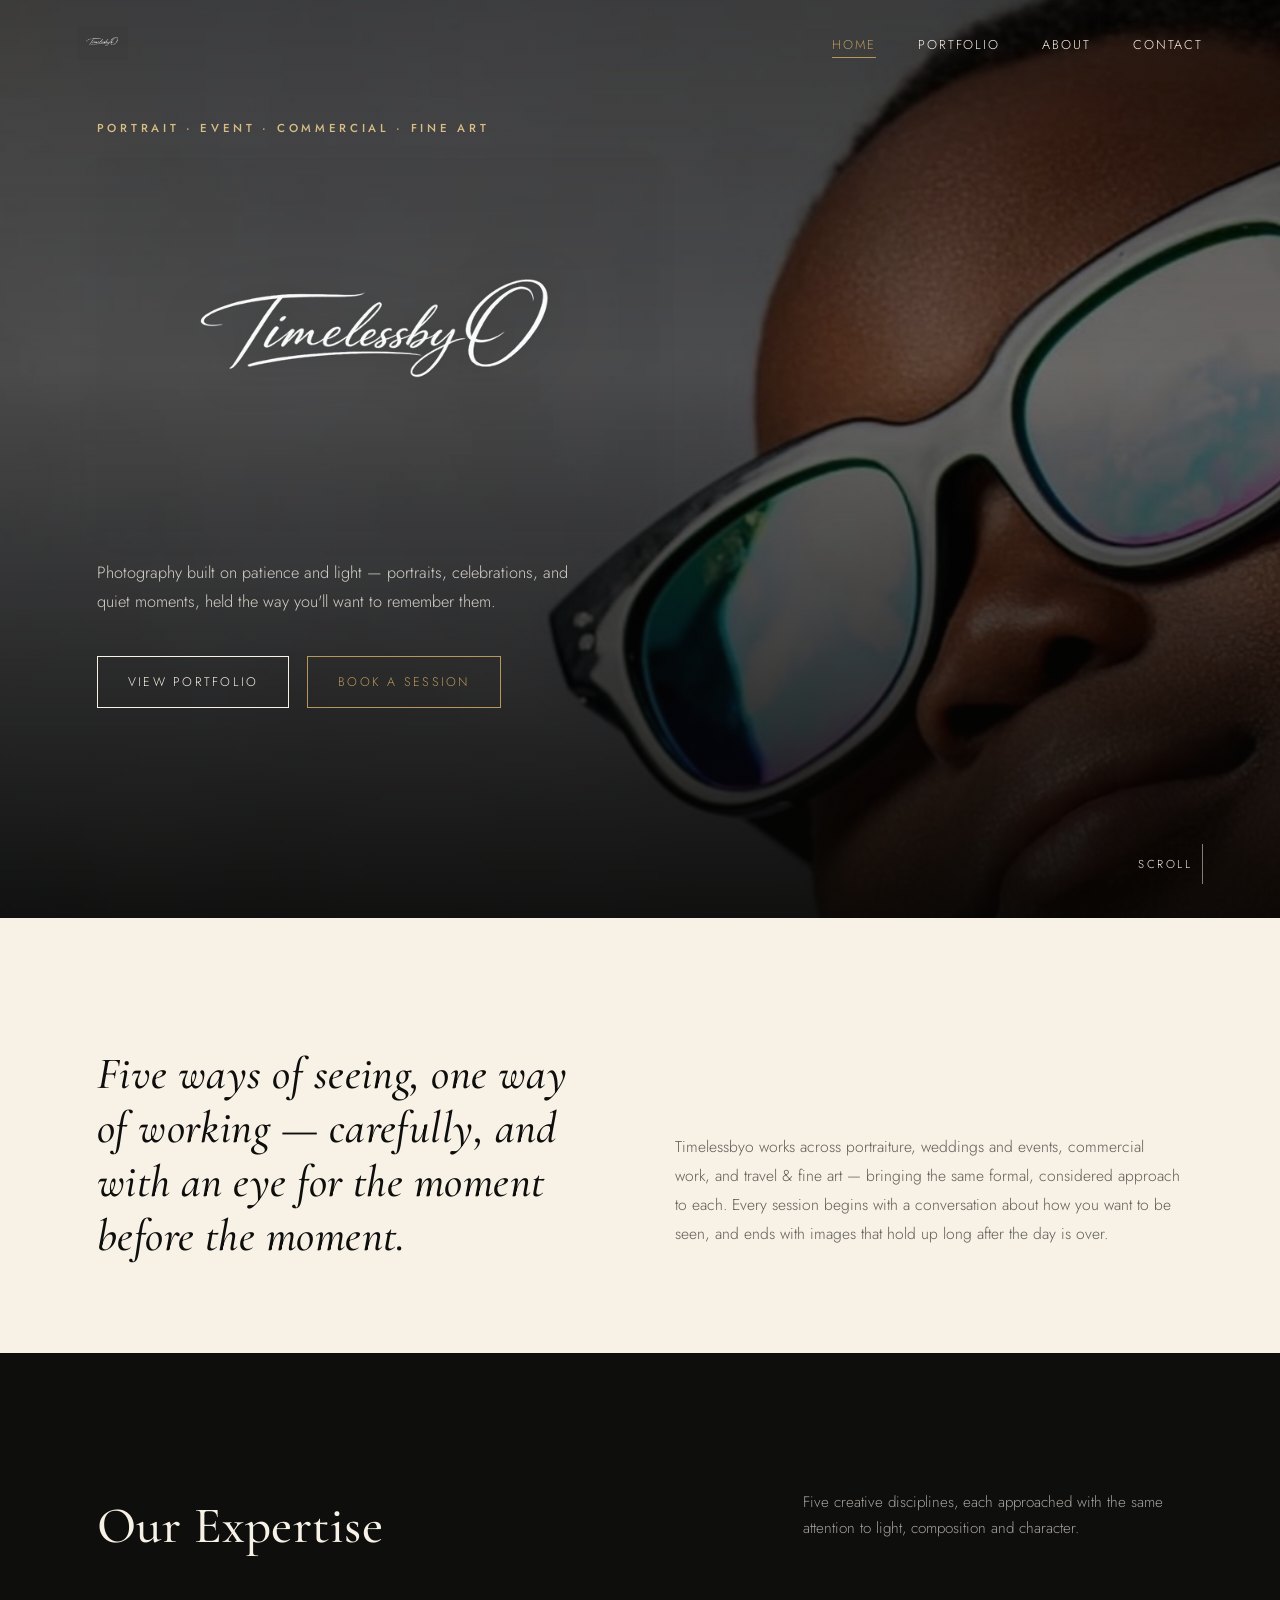
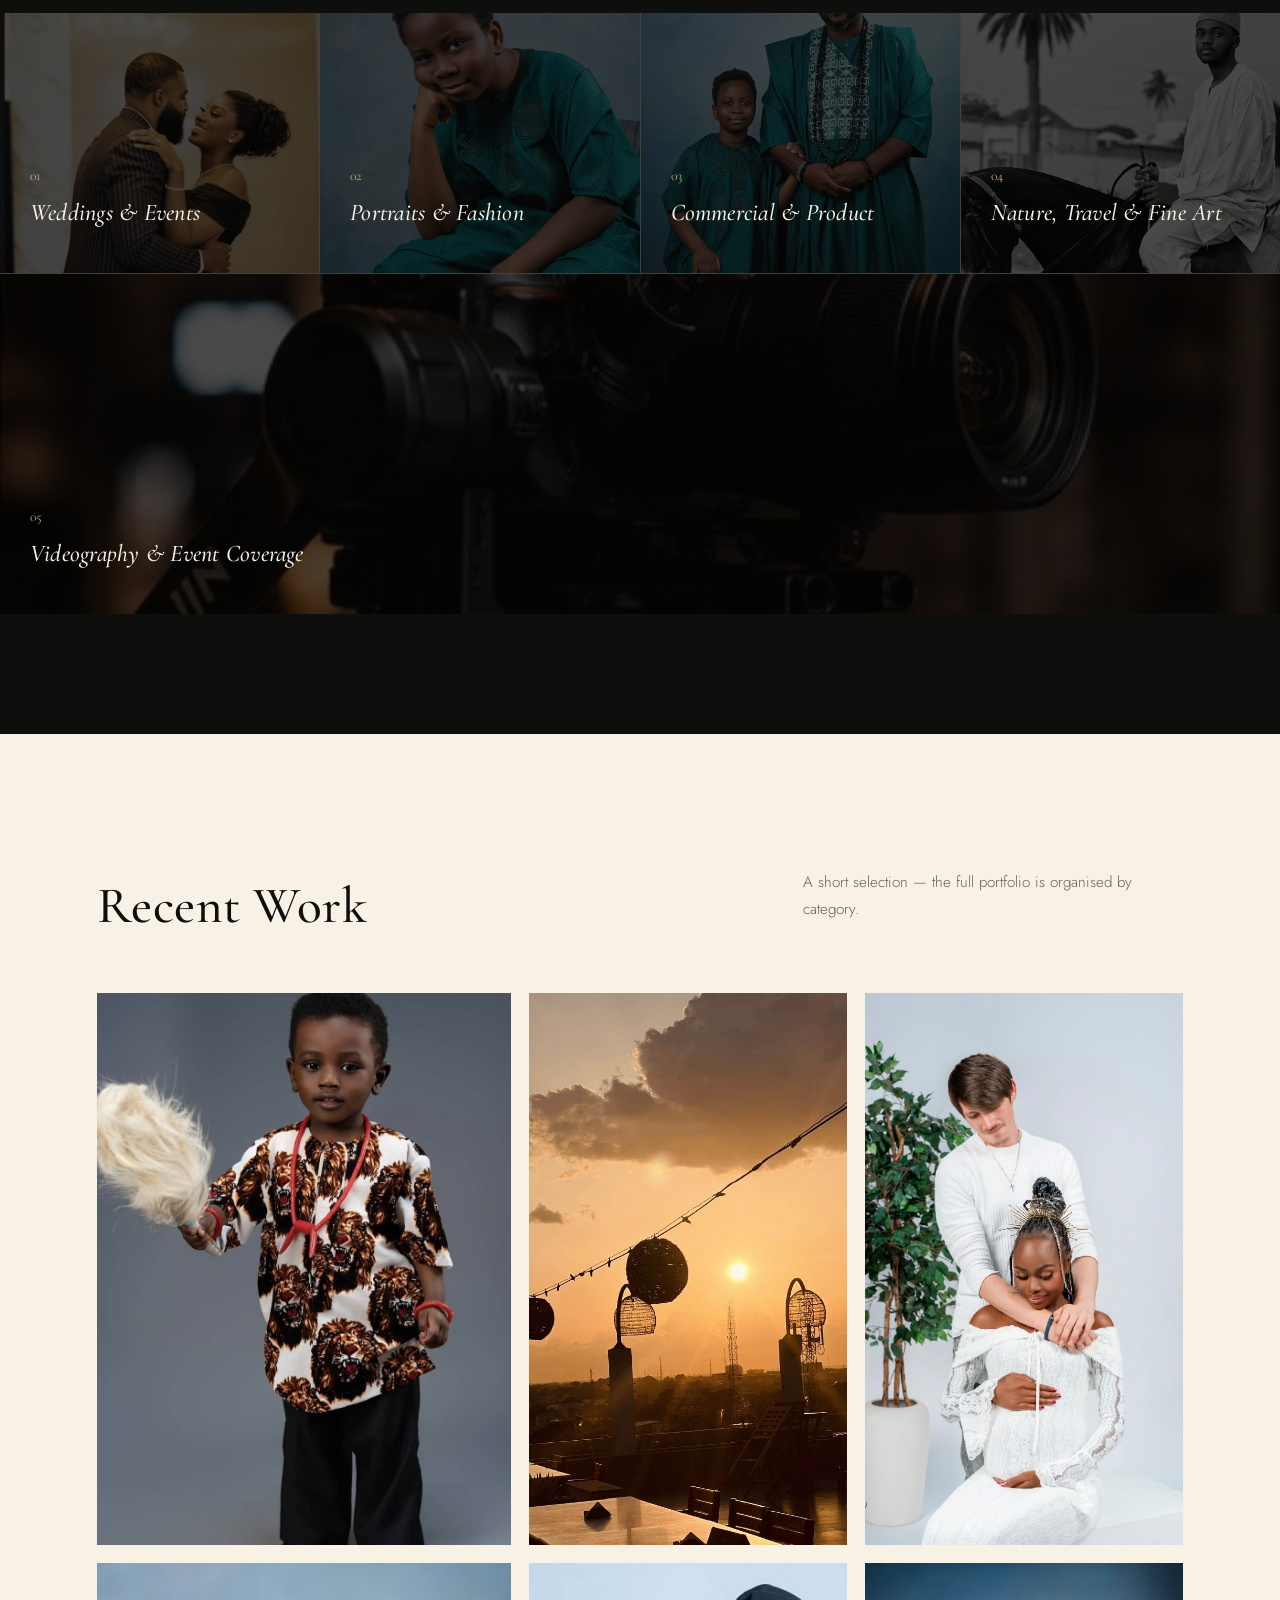
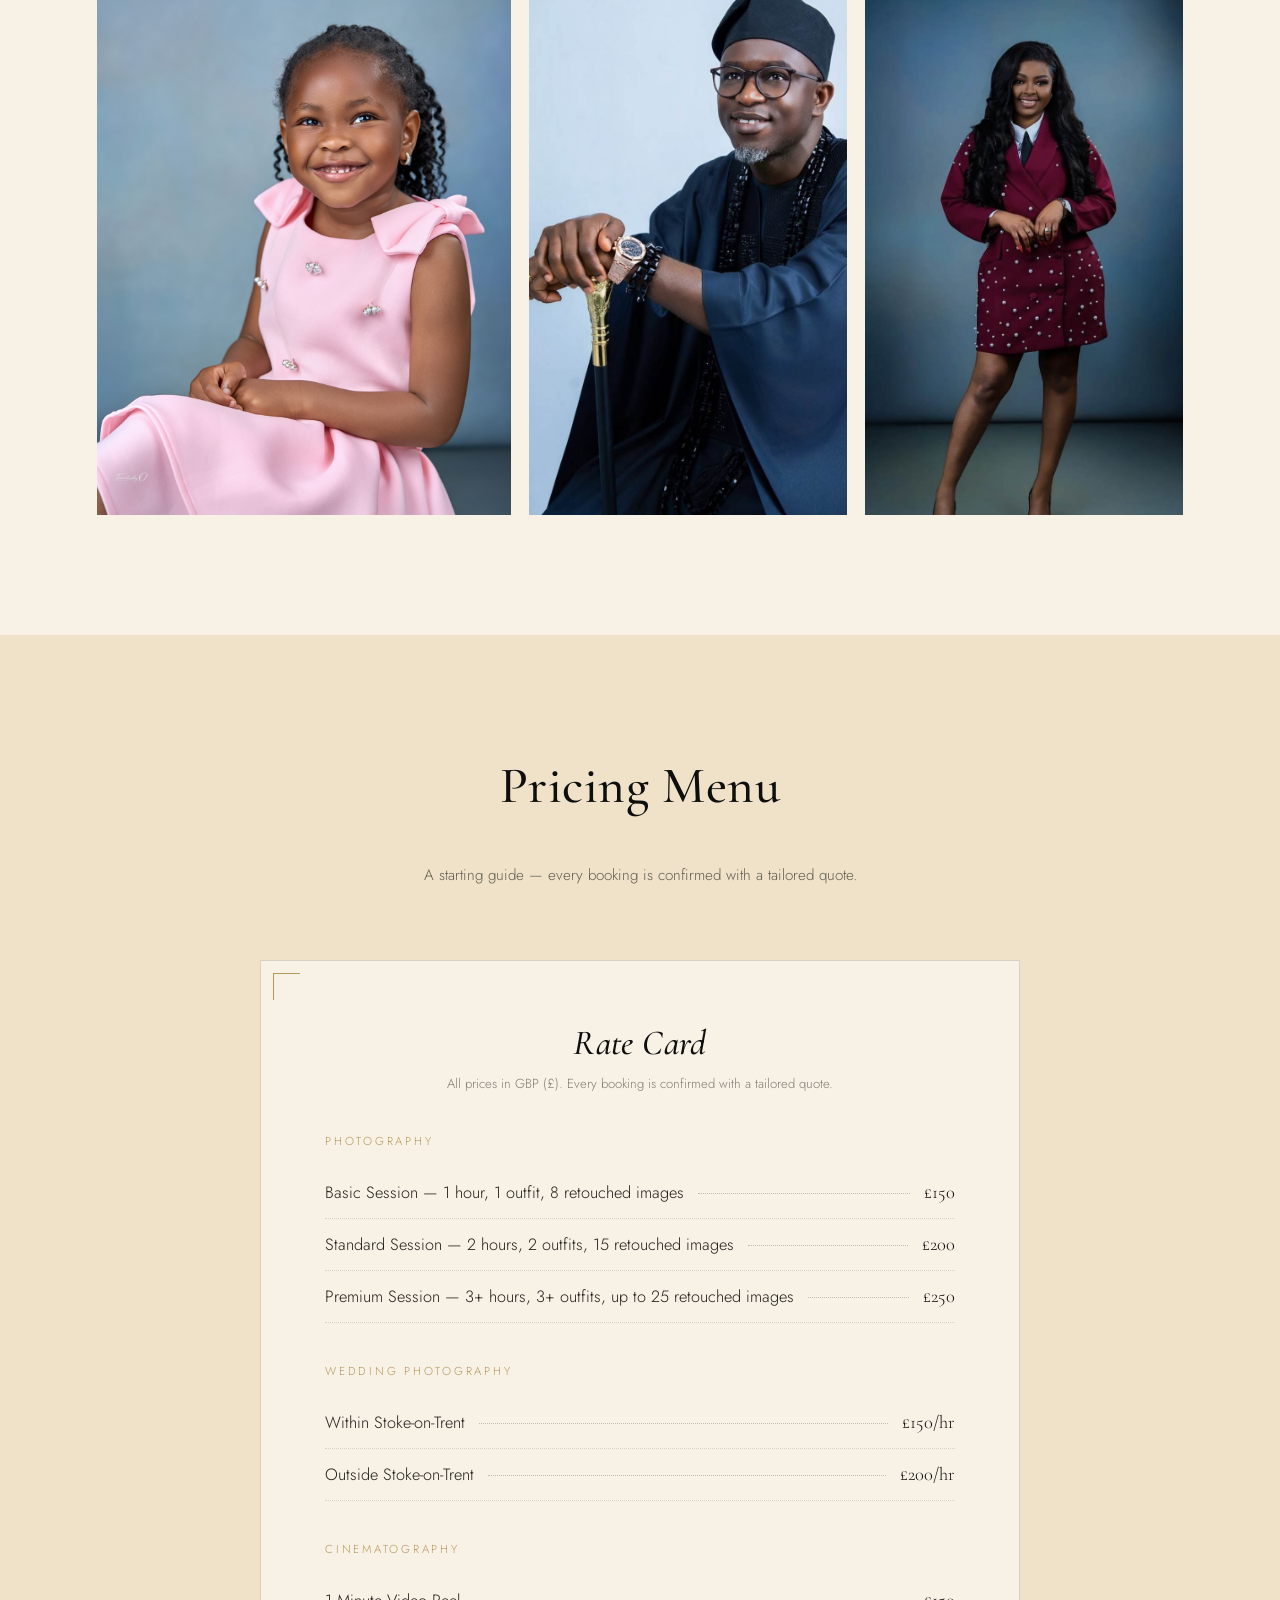
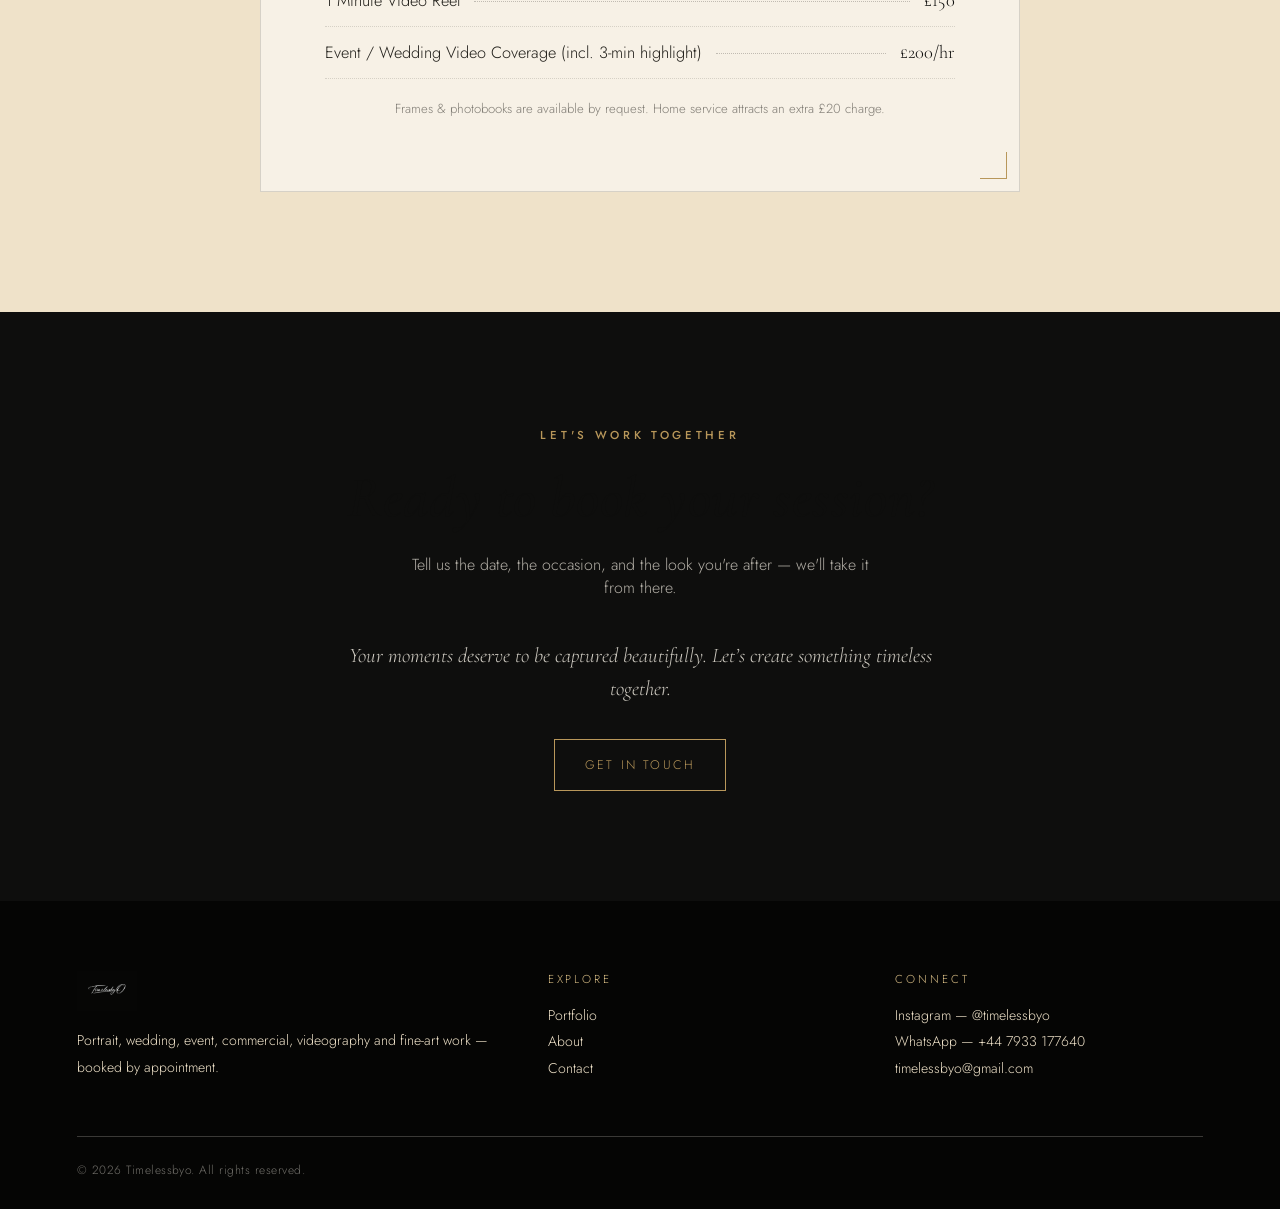
==== commit a4346d31: "Update index.html" ====
--- a/Timelessbyo Website/index.html
+++ b/Timelessbyo Website/index.html
@@ -232,13 +232,14 @@
         <h2>Recent Work</h2>
         <p>A short selection — the full portfolio is organised by category.</p>
       </div>
-      <div class="feature-strip reveal">
-        <figure class="tall"><img src="images/portrait-1.jpg" alt="Studio portrait in traditional attire" loading="lazy" decoding="async" draggable="false"></figure>
-        <figure><img src="images/family-1.jpg" alt="Studio portrait, close detail" loading="lazy" decoding="async" draggable="false"></figure>
-        <figure><img src="images/sunset-1.jpg" alt="Rooftop at golden hour" loading="lazy" decoding="async" draggable="false"></figure>
-        <figure><img src="images/recent-work-1.jpg" alt="Wedding portrait session" loading="lazy" decoding="async" draggable="false"></figure>
-        <figure><img src="images/recent-work-2.jpg" alt="Children's portrait session" loading="lazy" decoding="async" draggable="false"></figure>
-      </div>
+        <div class="feature-strip reveal">
+    <figure class="tall"><img src="images/fashion-11.jpg" alt="Fashion portrait session" loading="lazy" decoding="async" draggable="false"></figure>
+    <figure><img src="images/sunset-1.jpg" alt="Rooftop at golden hour" loading="lazy" decoding="async" draggable="false"></figure>
+    <figure><img src="images/recent-work-1.jpg" alt="Wedding portrait session" loading="lazy" decoding="async" draggable="false"></figure>
+    <figure><img src="images/recent-work-2.jpg" alt="Children's portrait session" loading="lazy" decoding="async" draggable="false"></figure>
+    <figure><img src="images/commercial-4.jpg" alt="Commercial product photography" loading="lazy" decoding="async" draggable="false"></figure>
+    <figure><img src="images/commercial-7.jpg" alt="Commercial product photography" loading="lazy" decoding="async" draggable="false"></figure>
+  </div>
     </div>
   </section>
 
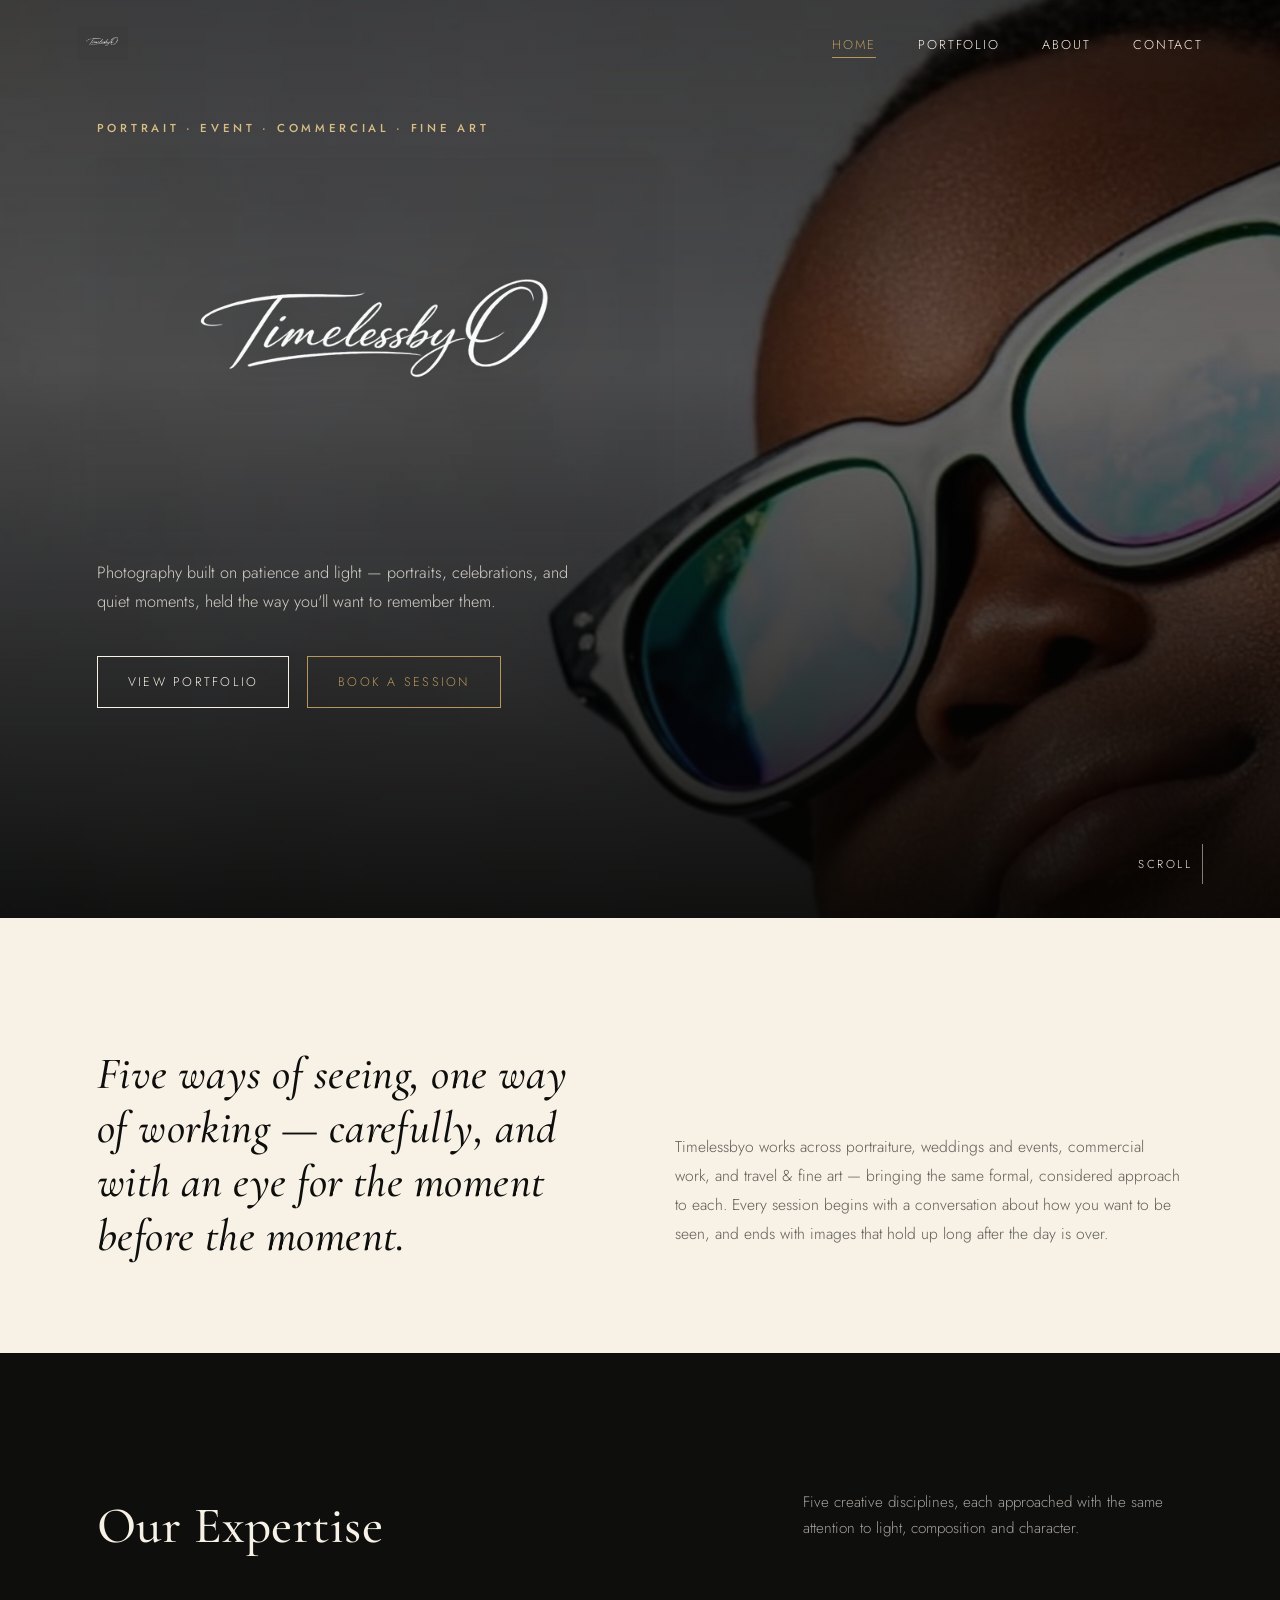
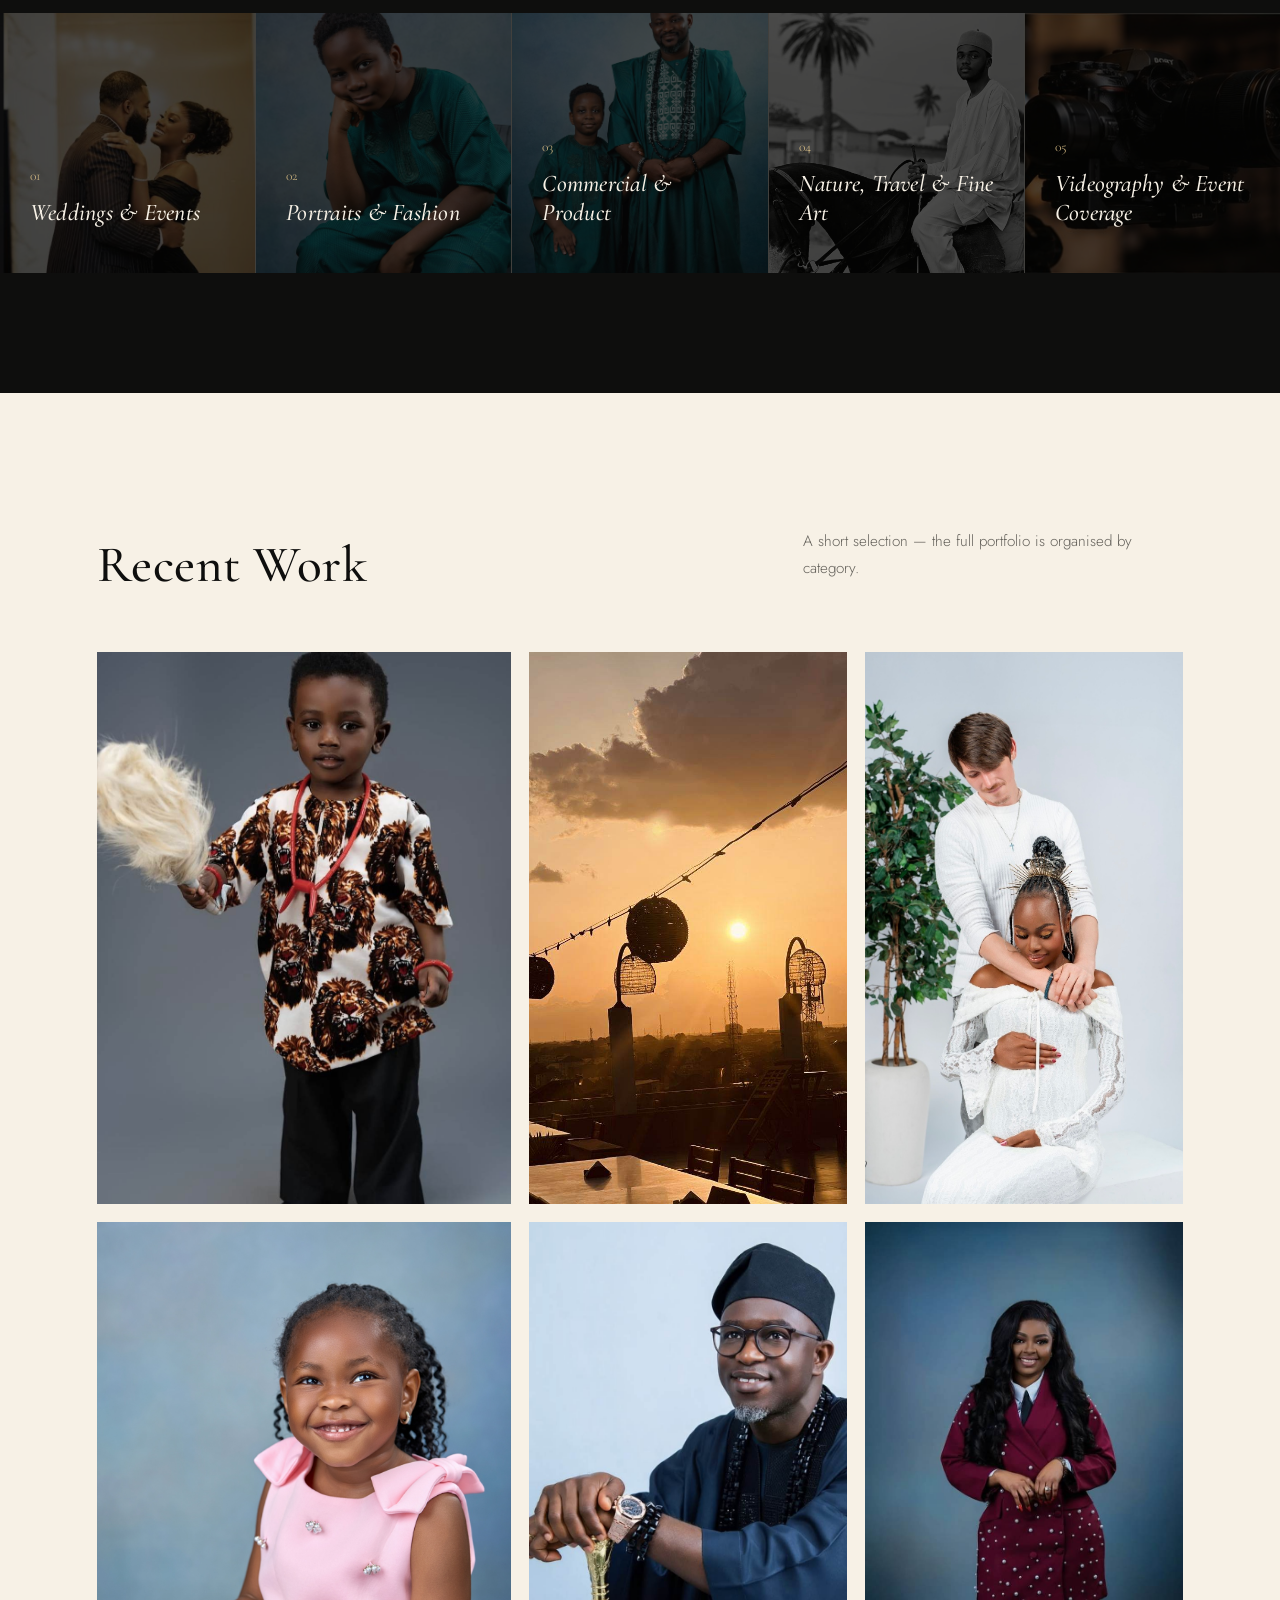
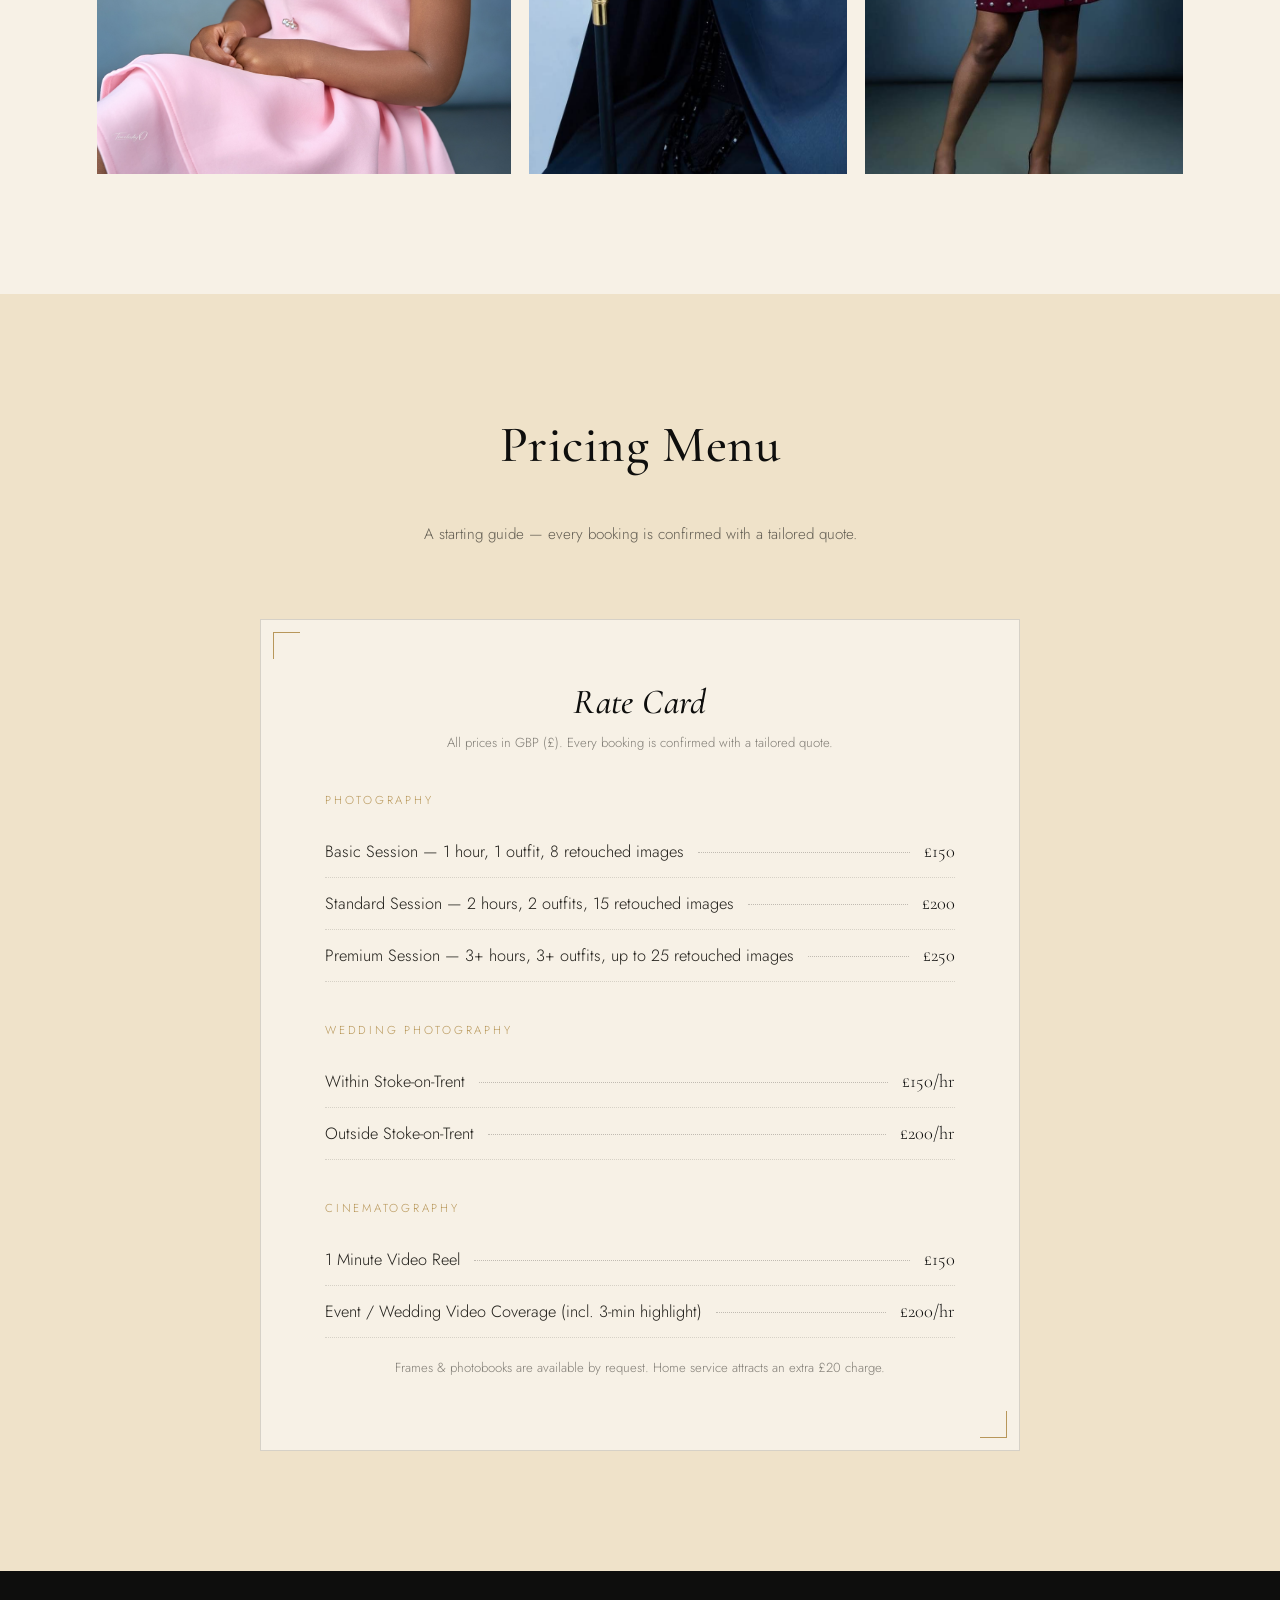
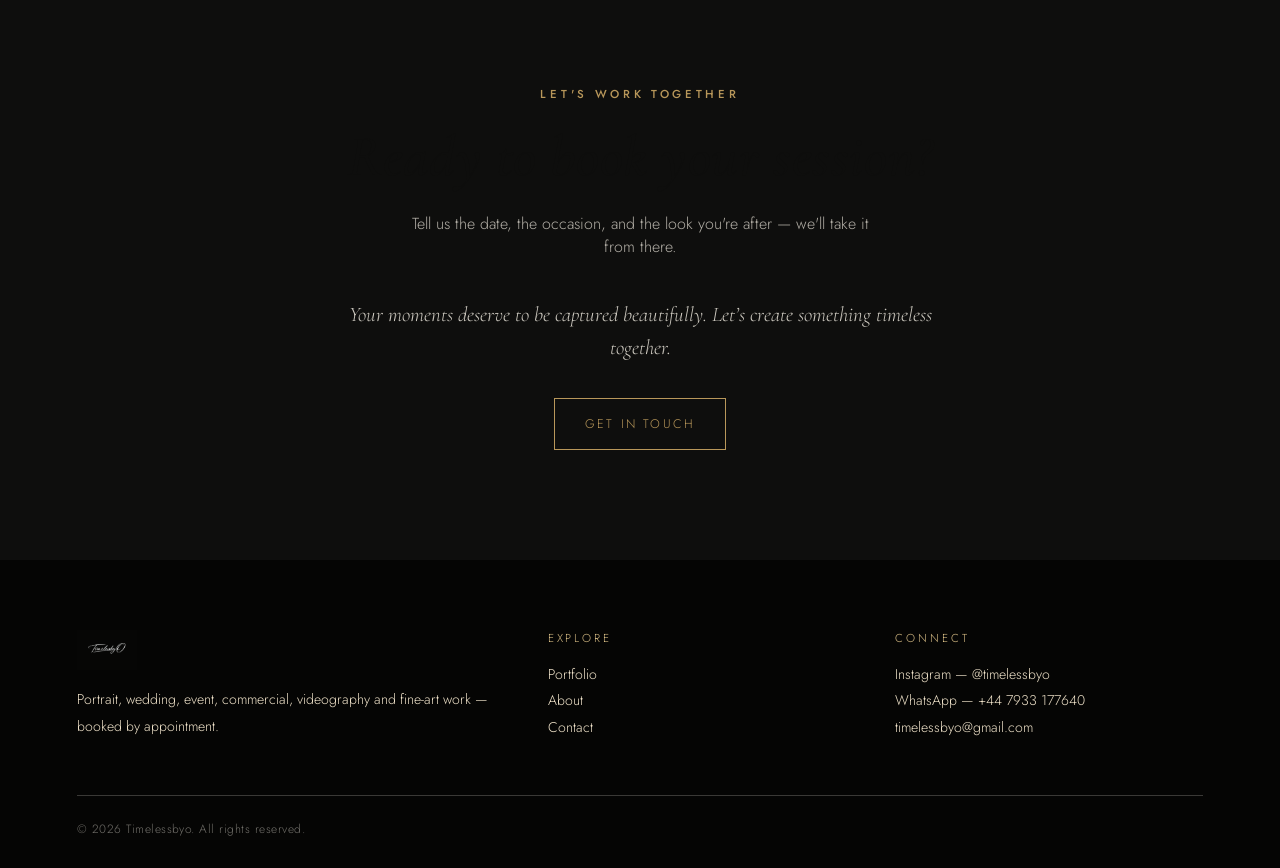
==== commit 822ee872: "index.html" ====
--- a/Timelessbyo Website/index.html
+++ b/Timelessbyo Website/index.html
@@ -89,9 +89,10 @@
   .categories { background: var(--pine); color: var(--ivory); }
   .categories .section-head h2, .categories .section-head p { color: var(--ivory); }
   .categories .section-head p { color: rgba(247,241,230,0.65); }
-  .cat-grid { display: grid; grid-template-columns: repeat(4, 1fr); gap: 1px; background: var(--line-light);}
-  .cat-card.wide { grid-column: 1 / -1; min-height: 340px; }
-  .cat-card { background: var(--pine-deep); padding: 46px 30px; position: relative; overflow: hidden; min-height: 260px; display: flex; flex-direction: column; justify-content: flex-end; }
+  .cat-grid { display: grid; grid-template-columns: repeat(5, minmax(0, 1fr));
+  gap: 1px;
+  background: var(--line-light);
+}  .cat-card { background: var(--pine-deep); padding: 46px 30px; position: relative; overflow: hidden; min-height: 260px; display: flex; flex-direction: column; justify-content: flex-end; }
   .cat-card img { position: absolute; inset: 0; width: 100%; height: 100%; object-fit: cover; opacity: 0.28; transition: opacity 0.5s ease, transform 0.6s ease; }
   .cat-card:hover img { opacity: 0.55; transform: scale(1.06); }
   .cat-card .num { font-family: 'Cormorant Garamond', serif; font-size: 0.85rem; color: var(--gold-soft); position: relative; z-index: 1; }
